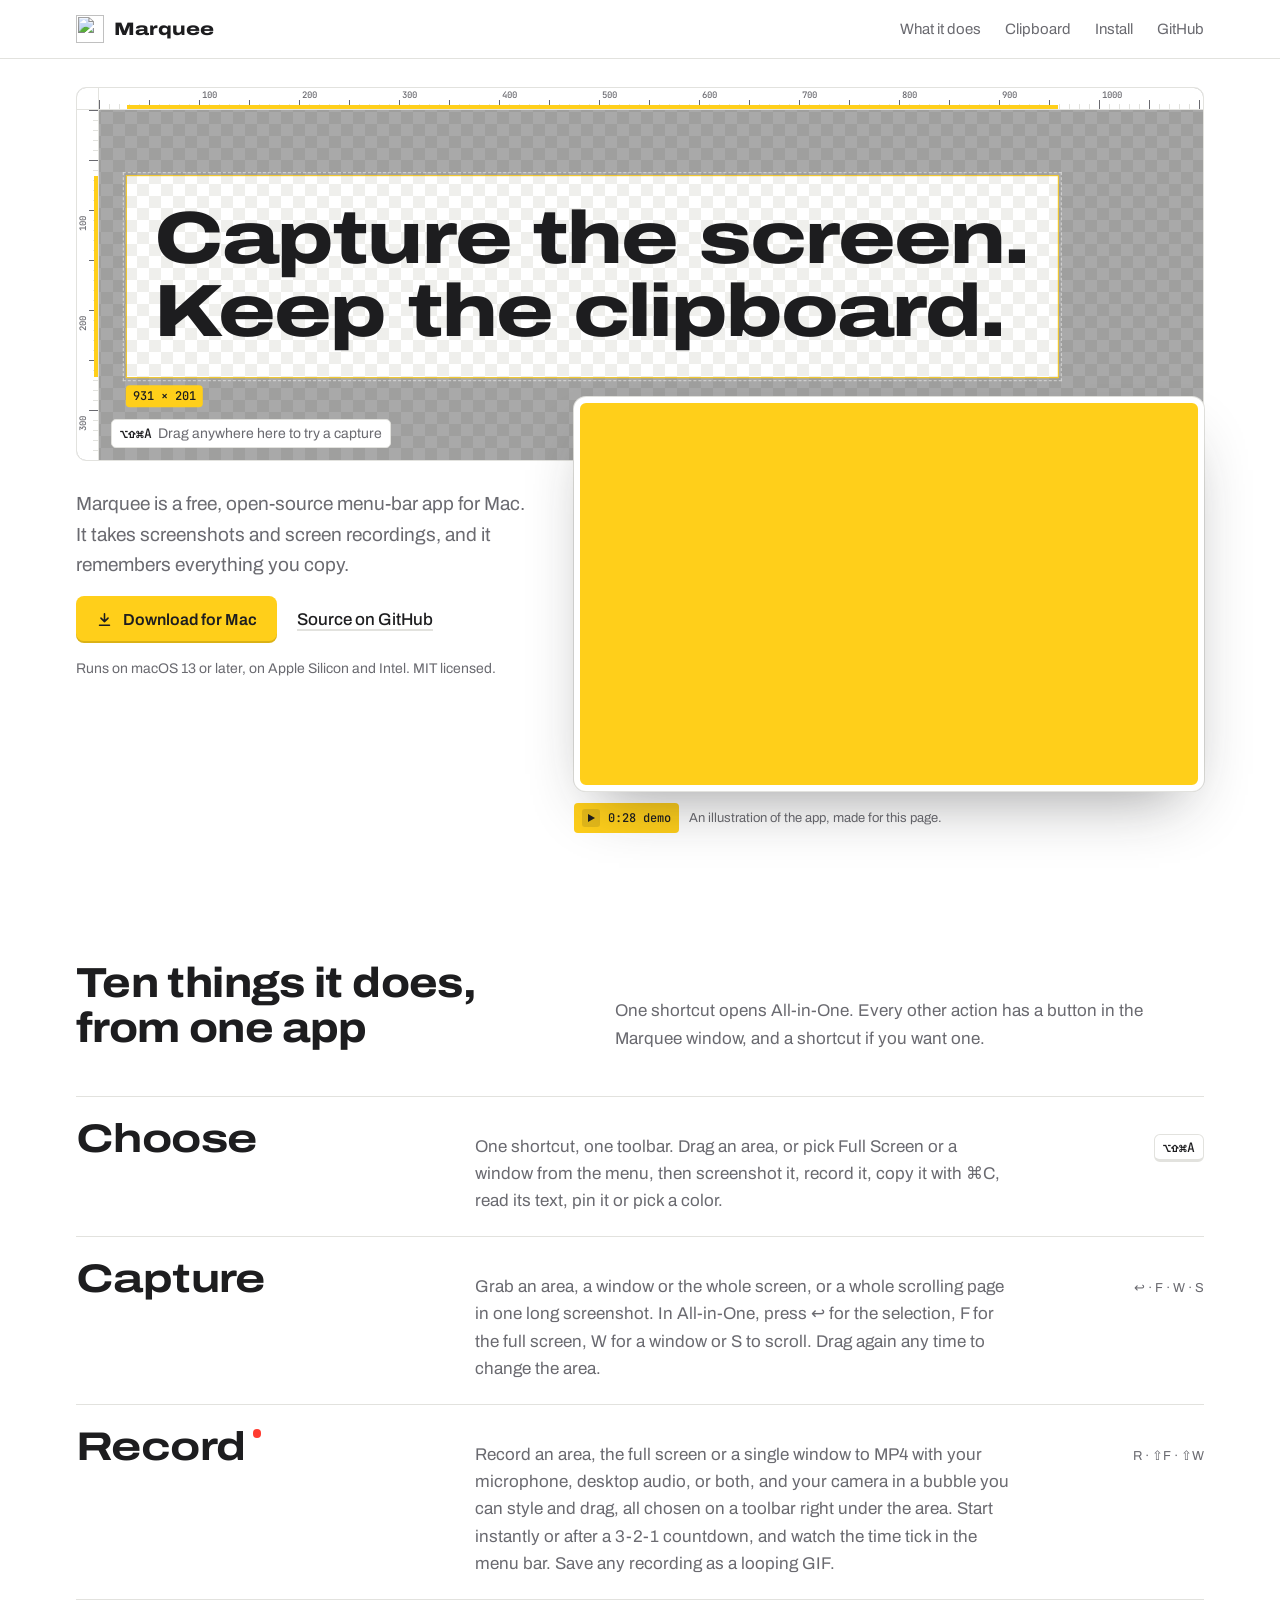
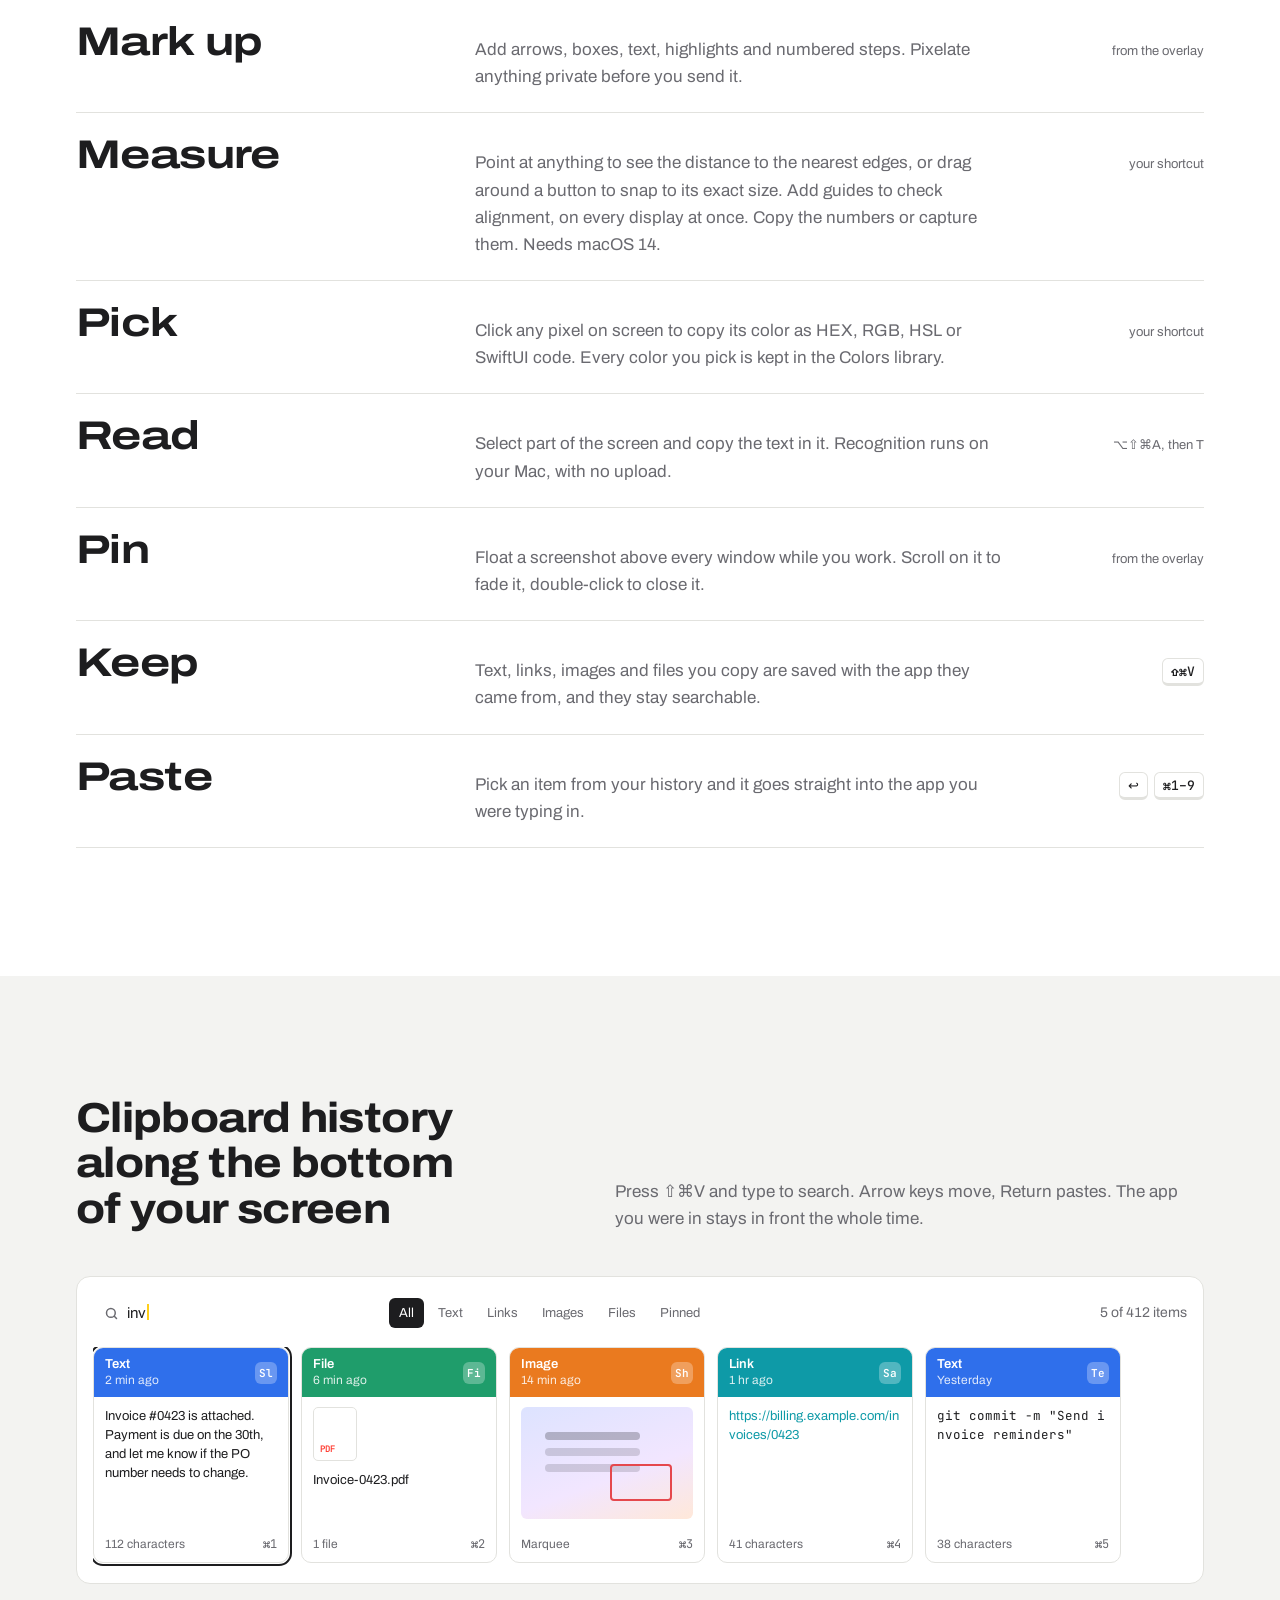
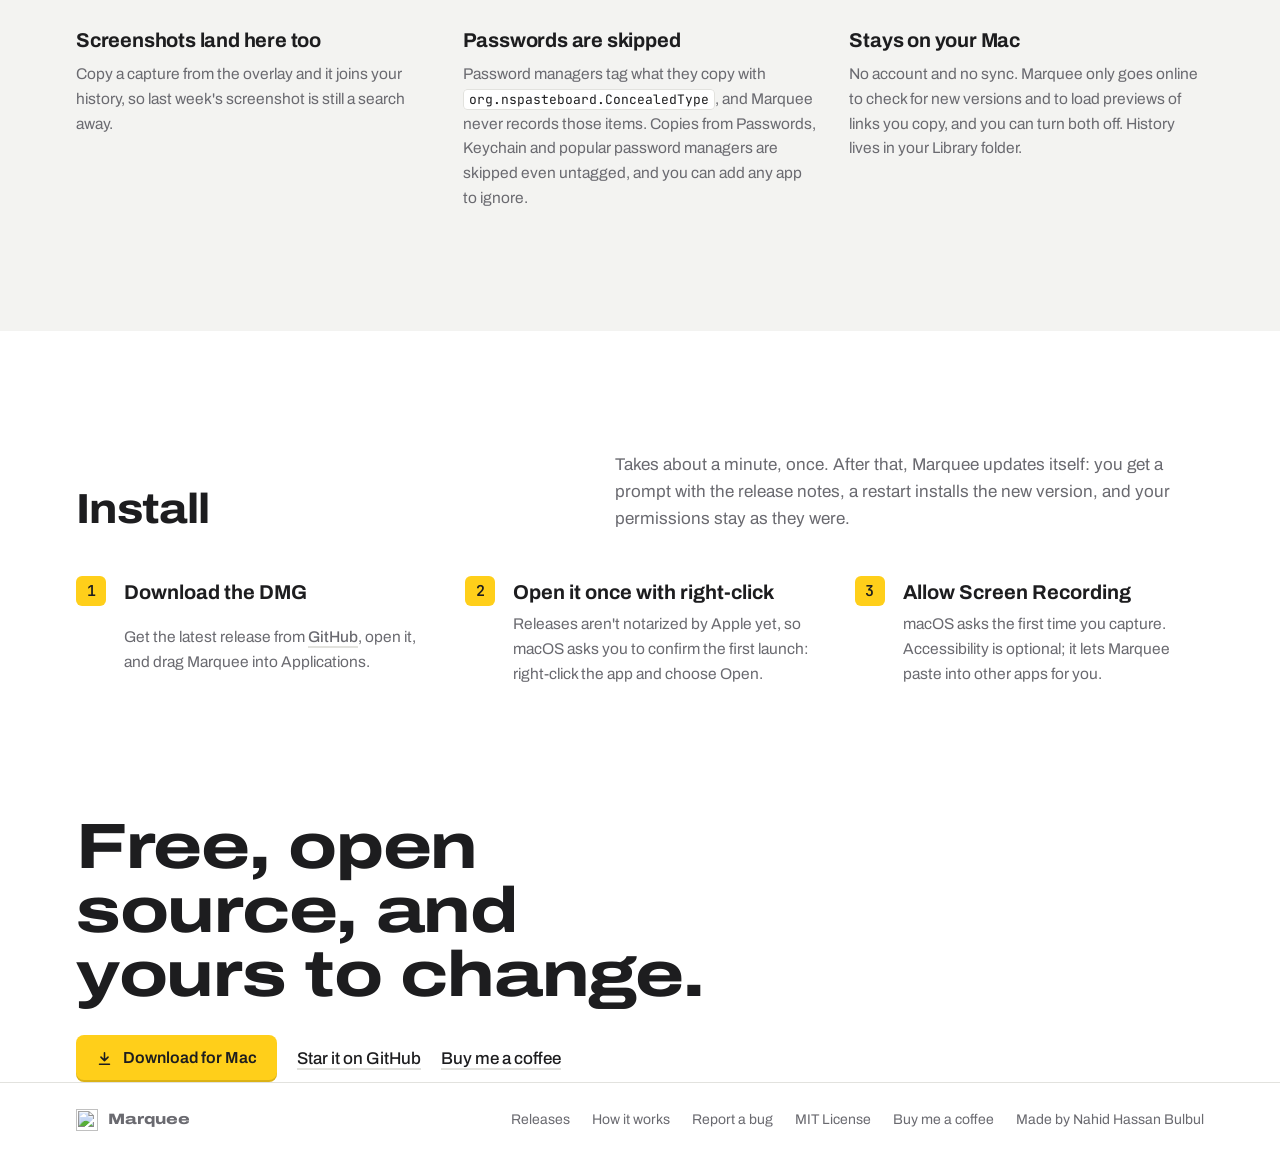
==== site/index.html @ 81cdaabd "Video editor, recording resolution, new Quick Access and annotate UI - Edit recordings: AVPlayerView" ====
<!doctype html>
<html lang="en">
<head>
  <meta charset="utf-8">
  <meta name="viewport" content="width=device-width, initial-scale=1, viewport-fit=cover">
  <title>Marquee</title>
  <meta name="description" content="A free, open-source Mac menu-bar app for screenshots, screen recording, annotation, OCR and clipboard history.">
  <meta property="og:title" content="Marquee">
  <meta property="og:description" content="Capture the screen. Keep the clipboard. Free and open source for macOS.">
  <meta property="og:image" content="https://treposting.github.io/marquee/assets/og.png">
  <meta name="twitter:card" content="summary_large_image">
  <meta name="theme-color" content="#FFCF1A">
  <link rel="icon" href="assets/favicon.svg" type="image/svg+xml">
  <link rel="preconnect" href="https://fonts.googleapis.com">
  <link rel="preconnect" href="https://fonts.gstatic.com" crossorigin>
  <link rel="stylesheet" href="https://fonts.googleapis.com/css2?family=Archivo:wdth,wght@62..125,400..800&family=JetBrains+Mono:wght@500&display=swap">
  <style>
    /* Layout: the hero is a measured capture surface (rulers + checkerboard + live selection); everything after it is a quiet, left-aligned reading column. */
    :root {
      --paper: #FFFFFF;
      --band: #F3F3F1;
      --surface: #FFFFFF;
      --ink: #1D1D1F;
      --muted: #6A6A70;
      --line: #E2E2DE;
      --check: #EFEFEC;
      --tape: #FFCF1A;
      --tape-ink: #1D1D1F;
      --ochre: #A87B00;
      --rec: #FF3B30;
      --dim: rgba(29, 29, 31, .38);

      --k-text: #2F6FEB;
      --k-link: #0E9AA7;
      --k-image: #EA7A1F;
      --k-file: #1F9D6B;

      --display: "Archivo", "Helvetica Neue", Arial, sans-serif;
      --body: "Archivo", -apple-system, BlinkMacSystemFont, "Segoe UI", sans-serif;
      --mono: "JetBrains Mono", ui-monospace, "SF Mono", Menlo, monospace;

      --gutter: max(16px, env(safe-area-inset-left, 0px));
      --gutter-r: max(16px, env(safe-area-inset-right, 0px));
      color-scheme: light;
    }
    @media (prefers-color-scheme: dark) {
      :root:not([data-theme="light"]) {
        --paper: #1C1C1E;
        --band: #232325;
        --surface: #2A2A2D;
        --ink: #F5F5F7;
        --muted: #A1A1A8;
        --line: #38383C;
        --check: #222224;
        --tape: #FFD43B;
        --tape-ink: #1D1D1F;
        --ochre: #FFD43B;
        --rec: #FF453A;
        --dim: rgba(0, 0, 0, .5);
        color-scheme: dark;
      }
    }
    :root[data-theme="dark"] {
      --paper: #1C1C1E;
      --band: #232325;
      --surface: #2A2A2D;
      --ink: #F5F5F7;
      --muted: #A1A1A8;
      --line: #38383C;
      --check: #222224;
      --tape: #FFD43B;
      --tape-ink: #1D1D1F;
      --ochre: #FFD43B;
      --rec: #FF453A;
      --dim: rgba(0, 0, 0, .5);
      color-scheme: dark;
    }

    * { box-sizing: border-box; }
    html { -webkit-text-size-adjust: 100%; }
    body {
      margin: 0;
      background: var(--paper);
      color: var(--ink);
      font: 400 17px/1.6 var(--body);
      -webkit-font-smoothing: antialiased;
    }
    a { color: inherit; }
    :focus-visible { outline: 2px solid var(--ink); outline-offset: 3px; border-radius: 4px; }
    .wrap {
      width: 100%; max-width: 1160px; margin-inline: auto;
      padding-left: var(--gutter); padding-right: var(--gutter-r);
    }

    /* Type scale: 13 / 15 / 17 / 22 / 34 / clamp(46–104) */
    .label { font: 400 14px/1.4 var(--body); color: var(--muted); }
    .num { font-family: var(--mono); font-variant-numeric: tabular-nums; }
    h1, h2, h3 { font-family: var(--display); font-weight: 700; margin: 0; text-wrap: balance; }
    h2 { font-size: clamp(28px, 3.8vw, 42px); line-height: 1.08; letter-spacing: -.015em; font-stretch: 112%; font-variation-settings: "wdth" 112; font-weight: 750; }
    p { margin: 0; }
    .lede { font-size: 19px; color: var(--muted); max-width: 34em; }

    kbd {
      font: 500 13px/1 var(--mono); white-space: nowrap;
      padding: 6px 8px 5px; border-radius: 6px;
      background: var(--surface); color: var(--ink);
      border: 1px solid var(--line); border-bottom-width: 3px;
    }

    /* ---------- Nav ---------- */
    .nav {
      position: sticky; top: env(safe-area-inset-top, 0px); z-index: 20;
      background: var(--paper);
      border-bottom: 1px solid var(--line);
    }
    .nav .wrap { display: flex; align-items: center; gap: 28px; height: 58px; }
    .mark { display: flex; align-items: center; gap: 10px; text-decoration: none; font: 800 18px/1 var(--display); font-stretch: 125%; font-variation-settings: "wdth" 125; }
    .mark img { width: 28px; height: 28px; }
    .nav nav { margin-left: auto; display: flex; gap: 24px; align-items: center; font-size: 15px; }
    .nav nav a { text-decoration: none; color: var(--muted); }
    .nav nav a:hover { color: var(--ink); }
    @media (max-width: 640px) { .nav nav .opt { display: none; } }

    /* ---------- Hero: capture surface ---------- */
    .hero { padding-block: 28px 0; }
    .canvas {
      position: relative; overflow: hidden; isolation: isolate;
      border: 1px solid var(--line); border-radius: 10px;
      background-color: var(--paper);
      background-image:
        linear-gradient(45deg, var(--check) 25%, transparent 25%, transparent 75%, var(--check) 75%),
        linear-gradient(45deg, var(--check) 25%, transparent 25%, transparent 75%, var(--check) 75%);
      background-size: 24px 24px;
      background-position: 0 0, 12px 12px;
      cursor: crosshair;
      touch-action: pan-y;
      user-select: none; -webkit-user-select: none;
      padding: clamp(64px, 9vw, 120px) clamp(28px, 5vw, 72px) clamp(72px, 9vw, 112px) clamp(44px, 6vw, 88px);
    }
    .hint { position: absolute; left: 34px; bottom: 12px; z-index: 3; background: var(--surface); padding: 4px 8px; border-radius: 5px; border: 1px solid var(--line); }
    @media (hover: none), (max-width: 560px) { .hint { display: none; } }
    .ruler { position: absolute; z-index: 5; background: var(--surface); color: var(--muted); pointer-events: none; }
    .ruler.x {
      left: 22px; right: 0; top: 0; height: 22px; border-bottom: 1px solid var(--line);
      background-image:
        repeating-linear-gradient(90deg, var(--muted) 0 1px, transparent 1px 50px),
        repeating-linear-gradient(90deg, var(--line) 0 1px, transparent 1px 10px);
      background-size: 100% 9px, 100% 5px; background-position: 0 100%, 0 100%; background-repeat: no-repeat;
    }
    .ruler.y {
      top: 22px; bottom: 0; left: 0; width: 22px; border-right: 1px solid var(--line);
      background-image:
        repeating-linear-gradient(180deg, var(--muted) 0 1px, transparent 1px 50px),
        repeating-linear-gradient(180deg, var(--line) 0 1px, transparent 1px 10px);
      background-size: 9px 100%, 5px 100%; background-position: 100% 0, 100% 0; background-repeat: no-repeat;
    }
    .ruler.c { left: 0; top: 0; width: 22px; height: 22px; border-right: 1px solid var(--line); border-bottom: 1px solid var(--line); }
    .ruler span { position: absolute; font: 500 9px/1 var(--mono); font-variant-numeric: tabular-nums; }
    .ruler.x span { top: 3px; transform: translateX(3px); }
    .ruler.y span { left: 2px; transform: translateY(3px) rotate(-90deg); transform-origin: 0 0; top: 0; }
    .ruler .mk { position: absolute; background: var(--tape); }
    .ruler.x .mk { bottom: 0; height: 4px; }
    .ruler.y .mk { right: 0; width: 4px; }
    .hint b { color: var(--ink); font: 500 13px/1 var(--mono); }
    .thesis { position: relative; z-index: 2; display: inline-block; max-width: 100%; }
    h1 {
      font-size: clamp(32px, 5.8vw, 74px);
      font-stretch: 125%; font-variation-settings: "wdth" 125;
      line-height: .98; letter-spacing: -.025em; font-weight: 800;
    }
    h1 span { display: block; }

    .sel {
      position: absolute; left: 0; top: 0; z-index: 1; width: 0; height: 0;
      box-shadow: 0 0 0 9999px var(--dim);
      outline: 1.5px solid var(--tape); outline-offset: 0;
      pointer-events: none;
    }
    .sel::before, .sel::after {
      content: ""; position: absolute; inset: -4px;
      border: 1px dashed rgba(255, 255, 255, .55); pointer-events: none;
    }
    .sel::after { display: none; }
    .size {
      position: absolute; left: -1px; top: calc(100% + 8px);
      font: 500 12px/1 var(--mono); font-variant-numeric: tabular-nums;
      color: var(--tape-ink); background: var(--tape);
      padding: 5px 7px; border-radius: 4px; white-space: nowrap;
    }
    .cross { position: absolute; inset: 0; z-index: 4; pointer-events: none; opacity: 0; transition: opacity .12s; }
    .canvas:hover .cross { opacity: 1; }
    .cross .h, .cross .v { position: absolute; background: var(--ink); opacity: .45; }
    .cross .h { left: 0; right: 0; height: 1px; }
    .cross .v { top: 0; bottom: 0; width: 1px; }
    .coord {
      position: absolute; font: 500 11px/1 var(--mono); font-variant-numeric: tabular-nums;
      color: var(--paper); background: var(--ink); padding: 4px 6px; border-radius: 4px; white-space: nowrap;
    }
    @media (hover: none) { .cross { display: none; } }

    .hero-foot {
      display: flex; flex-wrap: wrap; align-items: center; gap: 16px 28px;
      padding-block: 28px 8px;
    }
    .hero-foot .lede { flex: 1 1 360px; min-width: 0; }
    .actions { display: flex; flex-wrap: wrap; align-items: center; gap: 12px 20px; }
    .btn {
      display: inline-flex; align-items: center; gap: 10px;
      font: 600 16px/1 var(--body); text-decoration: none;
      padding: 15px 20px; border-radius: 8px;
      background: var(--tape); color: var(--tape-ink);
      box-shadow: inset 0 -2px 0 rgba(0, 0, 0, .14);
      transition: background .15s, color .15s;
    }
    .btn:hover { background: var(--ink); color: var(--paper); }
    .btn svg { width: 17px; height: 17px; }
    .textlink { font-weight: 500; text-decoration: underline; text-decoration-color: var(--line); text-underline-offset: 4px; text-decoration-thickness: 2px; }
    .textlink:hover { text-decoration-color: var(--ochre); }
    .meta { width: 100%; padding-block: 0 4px; }

    /* Quick Access toast that appears after a demo capture */
    .toast {
      position: fixed; z-index: 30;
      left: calc(18px + env(safe-area-inset-left, 0px));
      bottom: calc(18px + env(safe-area-inset-bottom, 0px));
      width: 236px; padding: 10px;
      background: var(--surface); border: 1px solid var(--line); border-radius: 12px;
      box-shadow: 0 18px 40px -16px rgba(0, 0, 0, .45);
      transform: translateY(16px); opacity: 0; pointer-events: none;
      transition: transform .22s cubic-bezier(.2, .8, .2, 1), opacity .22s;
    }
    .toast.show { transform: none; opacity: 1; pointer-events: auto; }
    .toast .shot {
      height: 112px; border-radius: 7px; display: grid; place-items: center;
      background-color: var(--paper);
      background-image:
        linear-gradient(45deg, var(--check) 25%, transparent 25%, transparent 75%, var(--check) 75%),
        linear-gradient(45deg, var(--check) 25%, transparent 25%, transparent 75%, var(--check) 75%);
      background-size: 12px 12px; background-position: 0 0, 6px 6px;
    }
    .toast .frame { border: 1.5px solid var(--tape); border-radius: 2px; background: color-mix(in srgb, var(--tape) 22%, transparent); }
    .toast .row { display: flex; justify-content: space-between; align-items: baseline; margin-top: 9px; gap: 8px; }
    .toast .row b { font: 600 14px/1.2 var(--body); }
    .toast .tools { display: grid; grid-template-columns: repeat(4, 1fr); gap: 5px; margin-top: 9px; }
    .toast .tools span { font: 500 12px/1 var(--body); text-align: center; padding: 6px 0; border-radius: 5px; background: var(--paper); color: var(--muted); }

    /* ---------- Sections ---------- */
    section { padding-block: clamp(72px, 10vw, 128px) 0; }
    .sec-head { display: grid; grid-template-columns: minmax(0, 5fr) minmax(0, 6fr); gap: 20px 48px; align-items: end; margin-bottom: 44px; }
    .sec-head .lede { font-size: 17px; }
    @media (max-width: 820px) { .sec-head { grid-template-columns: 1fr; } }

    /* Demo: a pinned capture floating over the canvas edge */
    .hero-grid { display: grid; grid-template-columns: minmax(0, 5fr) minmax(0, 7fr); gap: 24px 48px; align-items: start; }
    .hero-grid .hero-foot { flex-direction: column; align-items: flex-start; padding-block: 28px 0; }
    .hero-grid .hero-foot .lede { flex: none; }
    .pin { position: relative; z-index: 6; margin: clamp(-72px, -5vw, -40px) 0 0; }
    .pin .frame {
      position: relative; aspect-ratio: 16 / 10; border-radius: 12px; overflow: hidden;
      border: 6px solid var(--surface); background: var(--tape);
      box-shadow: 0 1px 0 var(--line), 0 28px 60px -24px rgba(29, 29, 31, .45), 0 0 0 1px var(--line);
    }
    .pin video { display: block; width: 100%; height: 100%; object-fit: cover; }
    .pin figcaption { display: flex; align-items: center; gap: 10px; margin-top: 12px; flex-wrap: wrap; }
    .pin .tag {
      display: inline-flex; align-items: center; gap: 8px;
      font: 500 12px/1 var(--mono); font-variant-numeric: tabular-nums;
      color: var(--tape-ink); background: var(--tape); padding: 6px 8px; border-radius: 4px;
    }
    .pin .tag button {
      all: unset; cursor: pointer; display: inline-grid; place-items: center;
      width: 18px; height: 18px; border-radius: 3px; background: rgba(29, 29, 31, .12);
    }
    .pin .tag button:focus-visible { outline: 2px solid var(--tape-ink); outline-offset: 2px; }
    .pin .tag svg { width: 10px; height: 10px; }
    .pin .note { font-size: 13px; color: var(--muted); }
    @media (max-width: 820px) {
      .hero-grid { grid-template-columns: 1fr; }
      .pin { margin-top: 8px; }
    }
    /* Verb index */
    .verbs { list-style: none; margin: 0; padding: 0; border-top: 1px solid var(--line); }
    .verb {
      display: grid; grid-template-columns: minmax(0, 4fr) minmax(0, 6fr) 150px;
      gap: 8px 40px; align-items: baseline;
      padding-block: 22px; border-bottom: 1px solid var(--line);
    }
    .verb h3 { font-size: clamp(28px, 3.6vw, 40px); line-height: 1; letter-spacing: -.015em; font-weight: 700; font-stretch: 125%; font-variation-settings: "wdth" 125; }
    .verb p { color: var(--muted); max-width: 36em; min-width: 0; }
    .verb .keys { display: flex; gap: 6px; justify-self: end; align-items: center; }
    .verb .keys .label { font-size: 13px; }
    .verb.rec h3::after {
      content: ""; display: inline-block; width: .22em; height: .22em; border-radius: 50%;
      background: var(--rec); margin-left: .18em; vertical-align: .55em;
    }
    @media (max-width: 760px) {
      .verb { grid-template-columns: 1fr auto; }
      .verb p { grid-column: 1 / -1; grid-row: 2; }
    }

    /* Clipboard panel mock */
    .board {
      border: 1px solid var(--line); border-radius: 14px; background: var(--surface);
      padding: 16px; overflow: hidden;
    }
    .board-top { display: flex; flex-wrap: wrap; gap: 10px 16px; align-items: center; margin-bottom: 14px; }
    .search {
      display: flex; align-items: center; gap: 8px; flex: 0 1 280px; min-width: 0;
      padding: 8px 11px; border-radius: 8px; background: var(--paper); font-size: 15px;
    }
    .search svg { width: 15px; height: 15px; color: var(--muted); flex: none; }
    .caret { display: inline-block; width: 1.5px; height: 1.05em; background: var(--tape); vertical-align: -2px; margin-left: 1px; animation: blink 1.1s steps(1) infinite; }
    @keyframes blink { 50% { opacity: 0; } }
    .filters { display: flex; gap: 4px; flex-wrap: wrap; }
    .filters span { font-size: 13px; padding: 5px 10px; border-radius: 6px; color: var(--muted); }
    .filters span.on { background: var(--ink); color: var(--paper); }
    .board-top .label { margin-left: auto; font-variant-numeric: tabular-nums; }
    .strip { display: flex; gap: 12px; overflow-x: auto; padding-bottom: 4px; scrollbar-width: thin; }
    .clip {
      flex: 0 0 196px; height: 216px; border-radius: 10px; overflow: hidden;
      background: var(--paper); border: 1px solid var(--line);
      display: flex; flex-direction: column;
    }
    .clip.sel-clip { outline: 2.5px solid var(--ink); outline-offset: 1px; }
    .clip header {
      display: flex; justify-content: space-between; align-items: center;
      padding: 9px 11px; color: #fff; font: 600 13px/1.2 var(--body);
    }
    .clip header small { display: block; font: 400 12px/1.3 var(--body); opacity: .85; }
    .clip header i { width: 22px; height: 22px; border-radius: 6px; background: rgba(255, 255, 255, .28); font: 600 11px/22px var(--mono); text-align: center; font-style: normal; }
    .k-text header { background: var(--k-text); }
    .k-link header { background: var(--k-link); }
    .k-image header { background: var(--k-image); }
    .k-file header { background: var(--k-file); }
    .clip .body { flex: 1; padding: 10px 11px; font-size: 13px; line-height: 1.45; overflow: hidden; min-width: 0; }
    .clip .body code { font: 400 12.5px/1.5 var(--mono); white-space: pre-wrap; word-break: break-all; }
    .clip footer { display: flex; justify-content: space-between; padding: 7px 11px 9px; }
    .clip footer .label { font-size: 12px; }
    
    .imgclip { height: 100%; border-radius: 6px; background: linear-gradient(160deg, #DDE3FF, #F2E6FF 60%, #FFE8D9); position: relative; }
    .imgclip::before { content: ""; position: absolute; left: 14%; top: 22%; width: 55%; height: 8px; border-radius: 4px; background: rgba(17, 18, 24, .25); box-shadow: 0 16px 0 rgba(17, 18, 24, .15), 0 32px 0 rgba(17, 18, 24, .15); }
    .imgclip::after { content: ""; position: absolute; right: 12%; bottom: 16%; width: 34%; height: 30%; border: 2px solid #E5484D; border-radius: 4px; }
    .fileicon { width: 44px; height: 54px; border-radius: 5px; background: var(--surface); border: 1px solid var(--line); position: relative; margin-bottom: 10px; }
    .fileicon::after { content: "PDF"; position: absolute; left: 6px; bottom: 6px; font: 600 9px/1 var(--mono); color: var(--rec); }

    .notes { display: grid; grid-template-columns: repeat(3, minmax(0, 1fr)); gap: 32px; margin-top: 40px; }
    .notes h3 { font-size: 20px; letter-spacing: -.01em; margin-bottom: 6px; }
    .notes p { color: var(--muted); font-size: 15.5px; }
    .notes code { font: 400 13px/1.5 var(--mono); color: var(--ink); background: var(--surface); border: 1px solid var(--line); padding: 1px 5px; border-radius: 4px; word-break: break-word; }
    @media (max-width: 820px) { .notes { grid-template-columns: 1fr; gap: 24px; } }

    .band { background: var(--band); padding-block: clamp(72px, 10vw, 120px); margin-top: clamp(72px, 10vw, 128px); }
    .band + section { padding-top: clamp(72px, 10vw, 120px); }
    .board { background: var(--surface); }

    /* Install */
    .steps { list-style: none; margin: 0; padding: 0; display: grid; grid-template-columns: repeat(3, minmax(0, 1fr)); gap: 26px 40px; counter-reset: s; }
    @media (max-width: 860px) { .steps { grid-template-columns: 1fr; } }
    .steps li { display: grid; grid-template-columns: 34px minmax(0, 1fr); gap: 4px 14px; }
    .steps li::before {
      counter-increment: s; content: counter(s);
      grid-row: span 2; display: grid; place-items: center; width: 30px; height: 30px; border-radius: 6px; background: var(--tape); color: var(--tape-ink); font: 600 15px/1 var(--mono);
    }
    .steps b { font-family: var(--display); font-size: 20px; font-weight: 700; }
    .steps p { color: var(--muted); font-size: 15.5px; }
      border-radius: 12px; overflow: hidden; border: 1px solid var(--line);
      background: #1D1D1F; color: #EDEDF0; min-width: 0;
    }

    /* Closing */
    .closing { padding-block: clamp(80px, 11vw, 140px); }
    .closing .wrap { display: flex; flex-wrap: wrap; gap: 28px 48px; align-items: end; justify-content: space-between; }
    .closing h2 { font-size: clamp(34px, 5.4vw, 64px); max-width: 13ch; line-height: 1; letter-spacing: -.02em; font-stretch: 125%; font-variation-settings: "wdth" 125; }

    footer.site { border-top: 1px solid var(--line); padding-block: 26px calc(26px + env(safe-area-inset-bottom, 0px)); font-size: 14px; color: var(--muted); }
    footer.site .wrap { display: flex; flex-wrap: wrap; gap: 12px 28px; justify-content: space-between; align-items: center; }
    footer.site nav { display: flex; flex-wrap: wrap; gap: 8px 22px; }
    footer.site a { text-decoration: none; }
    footer.site a:hover { color: var(--ink); }

    @media (prefers-reduced-motion: reduce) {
      .caret { animation: none; }
      .toast, .cross, .btn { transition: none; }
    }
  </style>
</head>
<body>
  <header class="nav">
    <div class="wrap">
      <a class="mark" href="#top"><img src="assets/logo.svg" alt="">Marquee</a>
      <nav>
        <a class="opt" href="#what">What it does</a>
        <a class="opt" href="#clipboard">Clipboard</a>
        <a class="opt" href="#install">Install</a>
        <a href="https://github.com/Treposting/marquee">GitHub</a>
      </nav>
    </div>
  </header>

  <main id="top">
    <div class="hero">
      <div class="wrap">
        <div class="canvas" id="canvas" aria-label="Interactive capture demo">
          <div class="ruler c" aria-hidden="true"></div><div class="ruler x" id="rx" aria-hidden="true"></div><div class="ruler y" id="ry" aria-hidden="true"></div>
          <p class="label hint"><b>⌥⇧⌘A</b>&nbsp; Drag anywhere here to try a capture</p>
          <div class="thesis" id="thesis">
            <h1><span>Capture the screen.</span><span>Keep the clipboard.</span></h1>
          </div>
          <div class="sel" id="sel" aria-hidden="true"><span class="size" id="size"></span></div>
          <div class="cross" id="cross" aria-hidden="true">
            <div class="h" id="ch"></div><div class="v" id="cv"></div><span class="coord" id="coord"></span>
          </div>
        </div>

        <div class="hero-grid">
          <div class="hero-foot">
            <p class="lede">Marquee is a free, open-source menu-bar app for Mac. It takes screenshots and screen recordings, and it remembers everything you copy.</p>
            <div class="actions">
              <a class="btn" href="https://github.com/Treposting/marquee/releases/latest">
                <svg viewBox="0 0 24 24" fill="none" stroke="currentColor" stroke-width="2.2" stroke-linecap="round" stroke-linejoin="round" aria-hidden="true"><path d="M12 4v11M7 10l5 5 5-5M5 20h14"/></svg>
                Download for Mac
              </a>
              <a class="textlink" href="https://github.com/Treposting/marquee">Source on GitHub</a>
            </div>
            <p class="label meta">Runs on macOS 13 or later, on Apple Silicon and Intel. MIT licensed.</p>
          </div>
          <figure class="pin" id="demo">
            <div class="frame">
              <video id="demo-video" poster="assets/demo-poster.jpg" muted loop playsinline preload="metadata" aria-label="A 28-second illustration of Marquee: All-in-One, a screenshot, scrolling capture, a recording with sound and camera, Measure with a guide, the color picker and clipboard history">
                <source src="assets/demo.webm" type="video/webm">
                <source src="assets/demo.mp4" type="video/mp4">
              </video>
            </div>
            <figcaption>
              <span class="tag"><button type="button" id="demo-toggle" aria-label="Pause demo"><svg viewBox="0 0 10 10" aria-hidden="true"><path id="demo-icon" d="M2 1h2v8H2zM6 1h2v8H6z" fill="currentColor"/></svg></button>0:28 demo</span>
              <span class="note">An illustration of the app, made for this page.</span>
            </figcaption>
          </figure>
        </div>
      </div>
    </div>

    <section id="what">
      <div class="wrap">
        <div class="sec-head">
          <h2>Ten things it does, from one app</h2>
          <p class="lede">One shortcut opens All-in-One. Every other action has a button in the Marquee window, and a shortcut if you want one.</p>
        </div>
        <ul class="verbs">
          <li class="verb">
            <h3>Choose</h3>
            <p>One shortcut, one toolbar. Drag an area, or pick Full Screen or a window from the menu, then screenshot it, record it, copy it with ⌘C, read its text, pin it or pick a color.</p>
            <span class="keys"><kbd>⌥⇧⌘A</kbd></span>
          </li>
          <li class="verb">
            <h3>Capture</h3>
            <p>Grab an area, a window or the whole screen, or a whole scrolling page in one long screenshot. In All-in-One, press ↩ for the selection, F for the full screen, W for a window or S to scroll. Drag again any time to change the area.</p>
            <span class="keys"><span class="label">↩ · F · W · S</span></span>
          </li>
          <li class="verb rec">
            <h3>Record</h3>
            <p>Record an area, the full screen or a single window to MP4 with your microphone, desktop audio, or both, and your camera in a bubble you can style and drag, all chosen on a toolbar right under the area. Start instantly or after a 3-2-1 countdown, and watch the time tick in the menu bar. Save any recording as a looping GIF.</p>
            <span class="keys"><span class="label">R · ⇧F · ⇧W</span></span>
          </li>
          <li class="verb">
            <h3>Mark up</h3>
            <p>Add arrows, boxes, text, highlights and numbered steps. Pixelate anything private before you send it.</p>
            <span class="keys"><span class="label">from the overlay</span></span>
          </li>
          <li class="verb">
            <h3>Measure</h3>
            <p>Point at anything to see the distance to the nearest edges, or drag around a button to snap to its exact size. Add guides to check alignment, on every display at once. Copy the numbers or capture them. Needs macOS 14.</p>
            <span class="keys"><span class="label">your shortcut</span></span>
          </li>
          <li class="verb">
            <h3>Pick</h3>
            <p>Click any pixel on screen to copy its color as HEX, RGB, HSL or SwiftUI code. Every color you pick is kept in the Colors library.</p>
            <span class="keys"><span class="label">your shortcut</span></span>
          </li>
          <li class="verb">
            <h3>Read</h3>
            <p>Select part of the screen and copy the text in it. Recognition runs on your Mac, with no upload.</p>
            <span class="keys"><span class="label">⌥⇧⌘A, then T</span></span>
          </li>
          <li class="verb">
            <h3>Pin</h3>
            <p>Float a screenshot above every window while you work. Scroll on it to fade it, double-click to close it.</p>
            <span class="keys"><span class="label">from the overlay</span></span>
          </li>
          <li class="verb">
            <h3>Keep</h3>
            <p>Text, links, images and files you copy are saved with the app they came from, and they stay searchable.</p>
            <span class="keys"><kbd>⇧⌘V</kbd></span>
          </li>
          <li class="verb">
            <h3>Paste</h3>
            <p>Pick an item from your history and it goes straight into the app you were typing in.</p>
            <span class="keys"><kbd>↩</kbd><kbd>⌘1–9</kbd></span>
          </li>
        </ul>
      </div>
    </section>

    <section id="clipboard" class="band">
      <div class="wrap">
        <div class="sec-head">
          <h2>Clipboard history along the bottom of your screen</h2>
          <p class="lede">Press ⇧⌘V and type to search. Arrow keys move, Return pastes. The app you were in stays in front the whole time.</p>
        </div>

        <div class="board" aria-label="Example of the clipboard history panel">
          <div class="board-top">
            <div class="search">
              <svg viewBox="0 0 24 24" fill="none" stroke="currentColor" stroke-width="2.4" stroke-linecap="round" aria-hidden="true"><circle cx="11" cy="11" r="7"/><path d="m20 20-3.5-3.5"/></svg>
              <span>inv<span class="caret"></span></span>
            </div>
            <div class="filters"><span class="on">All</span><span>Text</span><span>Links</span><span>Images</span><span>Files</span><span>Pinned</span></div>
            <span class="label">5 of 412 items</span>
          </div>
          <div class="strip">
            <article class="clip k-text sel-clip">
              <header><div>Text<small>2 min ago</small></div><i>Sl</i></header>
              <div class="body">Invoice #0423 is attached. Payment is due on the 30th, and let me know if the PO number needs to change.</div>
              <footer><span class="label">112 characters</span><span class="label num">⌘1</span></footer>
            </article>
            <article class="clip k-file">
              <header><div>File<small>6 min ago</small></div><i>Fi</i></header>
              <div class="body"><div class="fileicon"></div>Invoice-0423.pdf</div>
              <footer><span class="label">1 file</span><span class="label num">⌘2</span></footer>
            </article>
            <article class="clip k-image">
              <header><div>Image<small>14 min ago</small></div><i>Sh</i></header>
              <div class="body"><div class="imgclip"></div></div>
              <footer><span class="label">Marquee</span><span class="label num">⌘3</span></footer>
            </article>
            <article class="clip k-link">
              <header><div>Link<small>1 hr ago</small></div><i>Sa</i></header>
              <div class="body" style="color:var(--k-link);word-break:break-all">https://billing.example.com/invoices/0423</div>
              <footer><span class="label">41 characters</span><span class="label num">⌘4</span></footer>
            </article>
            <article class="clip k-text">
              <header><div>Text<small>Yesterday</small></div><i>Te</i></header>
              <div class="body"><code>git commit -m "Send invoice reminders"</code></div>
              <footer><span class="label">38 characters</span><span class="label num">⌘5</span></footer>
            </article>
          </div>
        </div>

        <div class="notes">
          <div>
            <h3>Screenshots land here too</h3>
            <p>Copy a capture from the overlay and it joins your history, so last week's screenshot is still a search away.</p>
          </div>
          <div>
            <h3>Passwords are skipped</h3>
            <p>Password managers tag what they copy with <code>org.nspasteboard.ConcealedType</code>, and Marquee never records those items. Copies from Passwords, Keychain and popular password managers are skipped even untagged, and you can add any app to ignore.</p>
          </div>
          <div>
            <h3>Stays on your Mac</h3>
            <p>No account and no sync. Marquee only goes online to check for new versions and to load previews of links you copy, and you can turn both off. History lives in your Library folder.</p>
          </div>
        </div>
      </div>
    </section>

    <section id="install">
      <div class="wrap">
        <div class="sec-head">
          <h2>Install</h2>
          <p class="lede">Takes about a minute, once. After that, Marquee updates itself: you get a prompt with the release notes, a restart installs the new version, and your permissions stay as they were.</p>
        </div>
        <ol class="steps">
            <li><b>Download the DMG</b><p>Get the latest release from <a class="textlink" href="https://github.com/Treposting/marquee/releases/latest">GitHub</a>, open it, and drag Marquee into Applications.</p></li>
            <li><b>Open it once with right-click</b><p>Releases aren't notarized by Apple yet, so macOS asks you to confirm the first launch: right-click the app and choose Open.</p></li>
            <li><b>Allow Screen Recording</b><p>macOS asks the first time you capture. Accessibility is optional; it lets Marquee paste into other apps for you.</p></li>
          </ol>
      </div>
    </section>

    <section class="closing">
      <div class="wrap">
        <h2>Free, open source, and yours to change.</h2>
        <div class="actions">
          <a class="btn" href="https://github.com/Treposting/marquee/releases/latest">
            <svg viewBox="0 0 24 24" fill="none" stroke="currentColor" stroke-width="2.2" stroke-linecap="round" stroke-linejoin="round" aria-hidden="true"><path d="M12 4v11M7 10l5 5 5-5M5 20h14"/></svg>
            Download for Mac
          </a>
          <a class="textlink" href="https://github.com/Treposting/marquee">Star it on GitHub</a>
          <a class="textlink" href="https://buymeacoffee.com/0nahid">Buy me a coffee</a>
        </div>
      </div>
    </section>
  </main>

  <footer class="site">
    <div class="wrap">
      <a class="mark" href="#top" style="font-size:15px"><img src="assets/logo.svg" alt="" style="width:22px;height:22px">Marquee</a>
      <nav>
        <a href="https://github.com/Treposting/marquee/releases">Releases</a>
        <a href="https://github.com/Treposting/marquee/blob/main/docs/HOW-IT-WORKS.md">How it works</a>
        <a href="https://github.com/Treposting/marquee/issues">Report a bug</a>
        <a href="https://github.com/Treposting/marquee/blob/main/LICENSE">MIT License</a>
        <a href="https://buymeacoffee.com/0nahid">Buy me a coffee</a>
        <a href="https://github.com/0nahid">Made by Nahid Hassan Bulbul</a>
      </nav>
    </div>
  </footer>

  <div class="toast" id="toast" role="status" aria-live="polite">
    <div class="shot"><div class="frame" id="toastFrame"></div></div>
    <div class="row"><b>Copied to clipboard</b><span class="label num" id="toastSize"></span></div>
    <div class="tools"><span>Copy</span><span>Save</span><span>Edit</span><span>Pin</span></div>
  </div>

  <script>
    (() => {
      const canvas = document.getElementById('canvas');
      const thesis = document.getElementById('thesis');
      const sel = document.getElementById('sel');
      const size = document.getElementById('size');
      const ch = document.getElementById('ch');
      const cv = document.getElementById('cv');
      const coord = document.getElementById('coord');
      const toast = document.getElementById('toast');
      const toastFrame = document.getElementById('toastFrame');
      const toastSize = document.getElementById('toastSize');
      const reduce = window.matchMedia('(prefers-reduced-motion: reduce)').matches;
      const rx = document.getElementById('rx');
      const ry = document.getElementById('ry');
      const R = 22; // ruler thickness; coordinates start at the ruler origin
      const mx = document.createElement('i');
      const my = document.createElement('i');
      mx.className = my.className = 'mk';
      rx.appendChild(mx);
      ry.appendChild(my);

      const numberRulers = () => {
        rx.querySelectorAll('span').forEach((n) => n.remove());
        ry.querySelectorAll('span').forEach((n) => n.remove());
        for (let v = 100; v < rx.clientWidth - 20; v += 100) {
          const n = document.createElement('span');
          n.textContent = v;
          n.style.left = `${v}px`;
          rx.appendChild(n);
        }
        for (let v = 100; v < ry.clientHeight - 20; v += 100) {
          const n = document.createElement('span');
          n.textContent = v;
          n.style.top = `${v + 18}px`;
          ry.appendChild(n);
        }
      };

      let userMoved = false;
      let drag = null;
      let toastTimer = 0;

      const place = (x, y, w, h) => {
        sel.style.transform = `translate(${x}px, ${y}px)`;
        sel.style.width = `${w}px`;
        sel.style.height = `${h}px`;
        size.textContent = `${Math.round(w)} × ${Math.round(h)}`;
        mx.style.left = `${x - R}px`;
        mx.style.width = `${w}px`;
        my.style.top = `${y - R}px`;
        my.style.height = `${h}px`;
      };

      const resting = () => {
        const c = canvas.getBoundingClientRect();
        const t = thesis.getBoundingClientRect();
        const pad = Math.min(28, c.width * 0.04);
        return { x: t.left - c.left - pad, y: t.top - c.top - pad, w: t.width + pad * 2, h: t.height + pad * 2 };
      };

      let introDone = false;
      const settle = () => {
        if (userMoved || !introDone) return;
        const r = resting();
        place(r.x, r.y, r.w, r.h);
      };

      const intro = () => {
        if (reduce) { introDone = true; settle(); return; }
        const start = performance.now();
        const dur = 900;
        const step = (now) => {
          if (userMoved) return;
          const r = resting();
          const p = Math.min(1, (now - start) / dur);
          const e = 1 - Math.pow(1 - p, 3);
          place(r.x, r.y, Math.max(1, r.w * e), Math.max(1, r.h * e));
          if (p < 1) requestAnimationFrame(step);
          else introDone = true;
        };
        requestAnimationFrame(step);
      };

      // Web fonts can finish loading after the intro; keep the selection hugging the headline.
      if ('ResizeObserver' in window) new ResizeObserver(settle).observe(thesis);

      const local = (ev) => {
        const c = canvas.getBoundingClientRect();
        return { x: Math.max(0, Math.min(c.width, ev.clientX - c.left)), y: Math.max(0, Math.min(c.height, ev.clientY - c.top)), cw: c.width };
      };

      canvas.addEventListener('pointermove', (ev) => {
        const p = local(ev);
        ch.style.top = `${p.y}px`;
        cv.style.left = `${p.x}px`;
        coord.textContent = `${Math.round(Math.max(0, p.x - R))}, ${Math.round(Math.max(0, p.y - R))}`;
        const flip = p.x > p.cw - 90;
        coord.style.left = `${flip ? p.x - 8 : p.x + 10}px`;
        coord.style.transform = flip ? 'translateX(-100%)' : 'none';
        coord.style.top = `${p.y + 10}px`;
        if (!drag) return;
        const x = Math.min(drag.x, p.x), y = Math.min(drag.y, p.y);
        place(x, y, Math.abs(p.x - drag.x), Math.abs(p.y - drag.y));
      });

      canvas.addEventListener('pointerdown', (ev) => {
        if (ev.pointerType === 'touch' || ev.button !== 0) return;
        userMoved = true;
        drag = local(ev);
        canvas.setPointerCapture(ev.pointerId);
        place(drag.x, drag.y, 0, 0);
      });

      const finish = () => {
        if (!drag) return;
        drag = null;
        const w = parseFloat(sel.style.width), h = parseFloat(sel.style.height);
        if (w < 12 || h < 12) {
          const r = resting();
          place(r.x, r.y, r.w, r.h);
          return;
        }
        const scale = Math.min(200 / w, 96 / h);
        toastFrame.style.width = `${Math.max(8, w * scale)}px`;
        toastFrame.style.height = `${Math.max(8, h * scale)}px`;
        toastSize.textContent = `${Math.round(w)} × ${Math.round(h)}`;
        toast.classList.add('show');
        clearTimeout(toastTimer);
        toastTimer = setTimeout(() => toast.classList.remove('show'), 3200);
      };
      canvas.addEventListener('pointerup', finish);
      canvas.addEventListener('pointercancel', finish);

      window.addEventListener('keydown', (ev) => {
        if (ev.key !== 'Escape') return;
        drag = null;
        const r = resting();
        place(r.x, r.y, r.w, r.h);
        toast.classList.remove('show');
      });

      window.addEventListener('resize', () => {
        numberRulers();
        settle();
      });

      numberRulers();
      (document.fonts && document.fonts.ready ? document.fonts.ready : Promise.resolve()).then(intro);
    })();
  
    // Demo video: plays while visible, with a pause button; never autoplays with reduced motion.
    (() => {
      const v = document.getElementById('demo-video');
      const btn = document.getElementById('demo-toggle');
      const icon = document.getElementById('demo-icon');
      if (!v || !btn) return;
      const PAUSE = 'M2 1h2v8H2zM6 1h2v8H6z', PLAY = 'M2 1l7 4-7 4z';
      let wanted = !matchMedia('(prefers-reduced-motion: reduce)').matches;
      let visible = false;
      const sync = () => {
        const on = wanted && visible;
        if (on) v.play().catch(() => { wanted = false; sync(); }); else v.pause();
        icon.setAttribute('d', wanted ? PAUSE : PLAY);
        btn.setAttribute('aria-label', wanted ? 'Pause demo' : 'Play demo');
      };
      btn.addEventListener('click', () => { wanted = !wanted; sync(); });
      new IntersectionObserver(([e]) => { visible = e.isIntersecting; sync(); }, { threshold: .3 }).observe(v);
      sync();
    })();
</script>
</body>
</html>
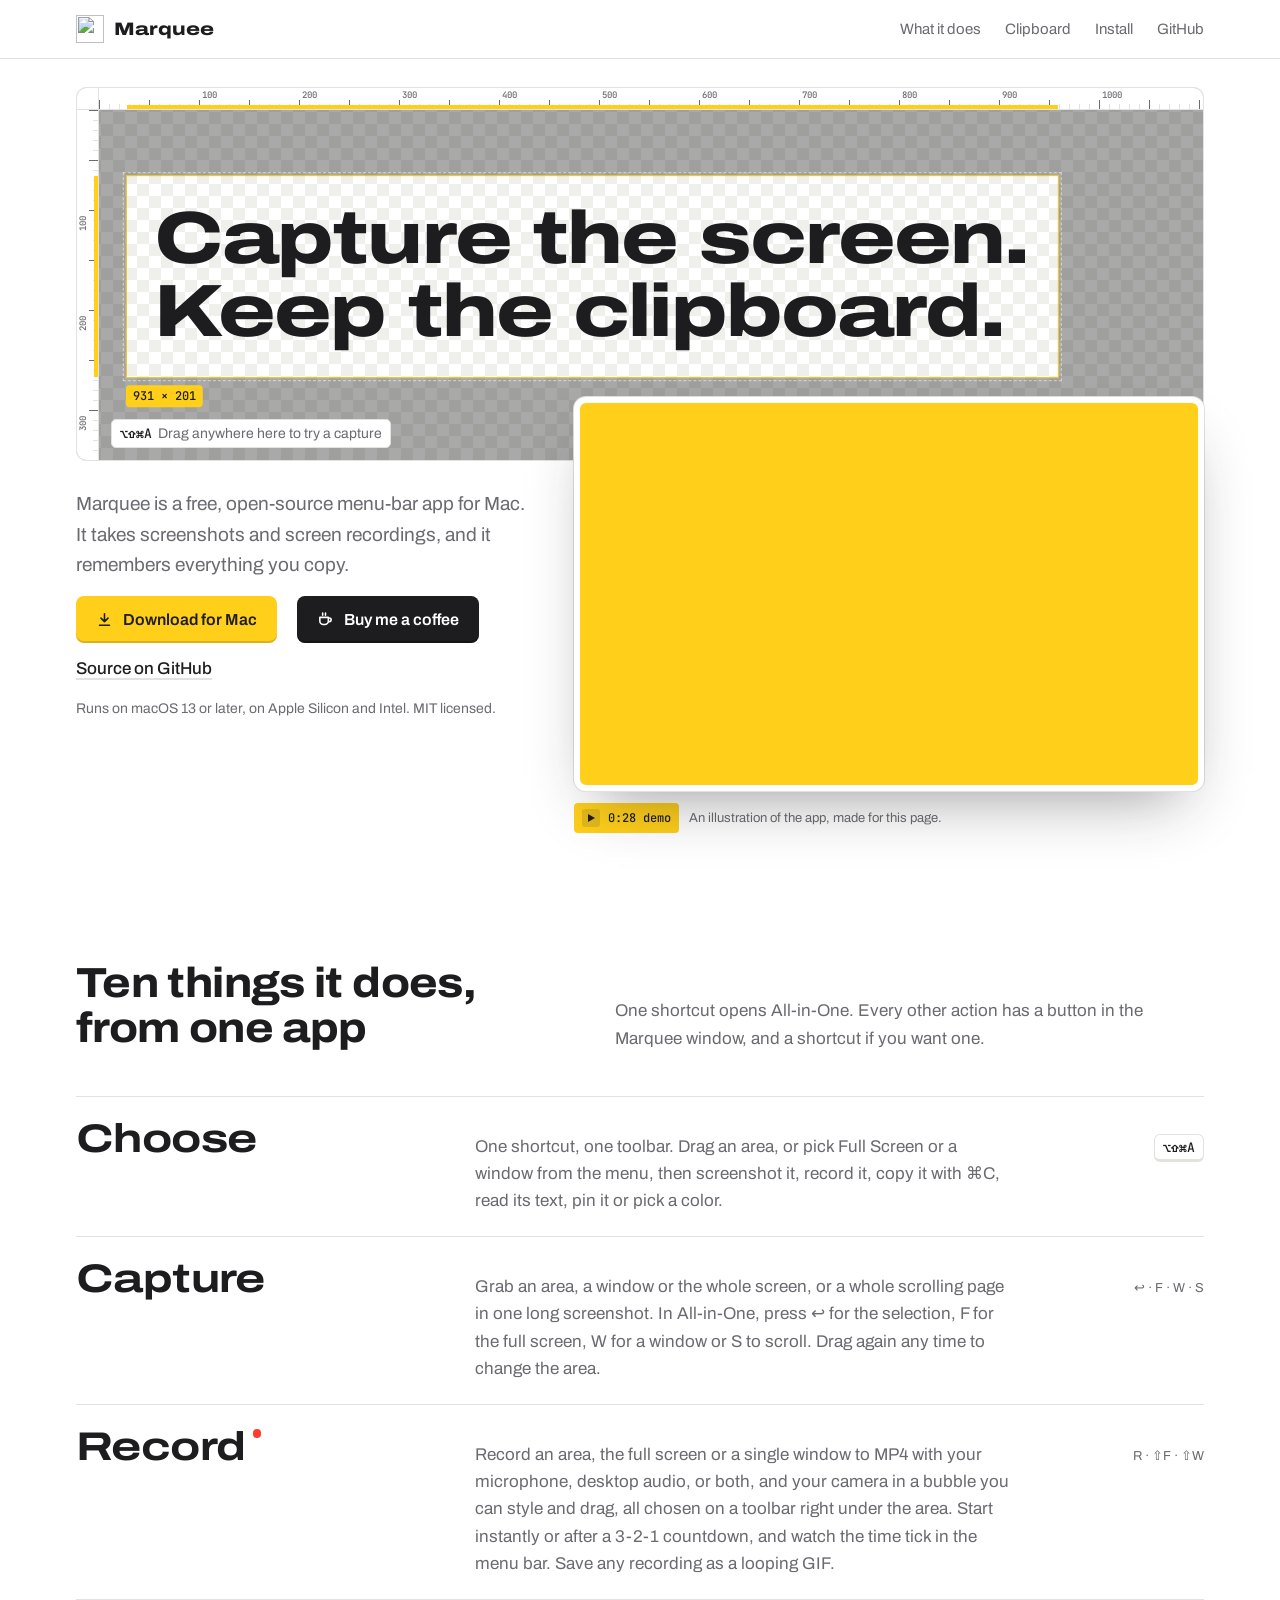
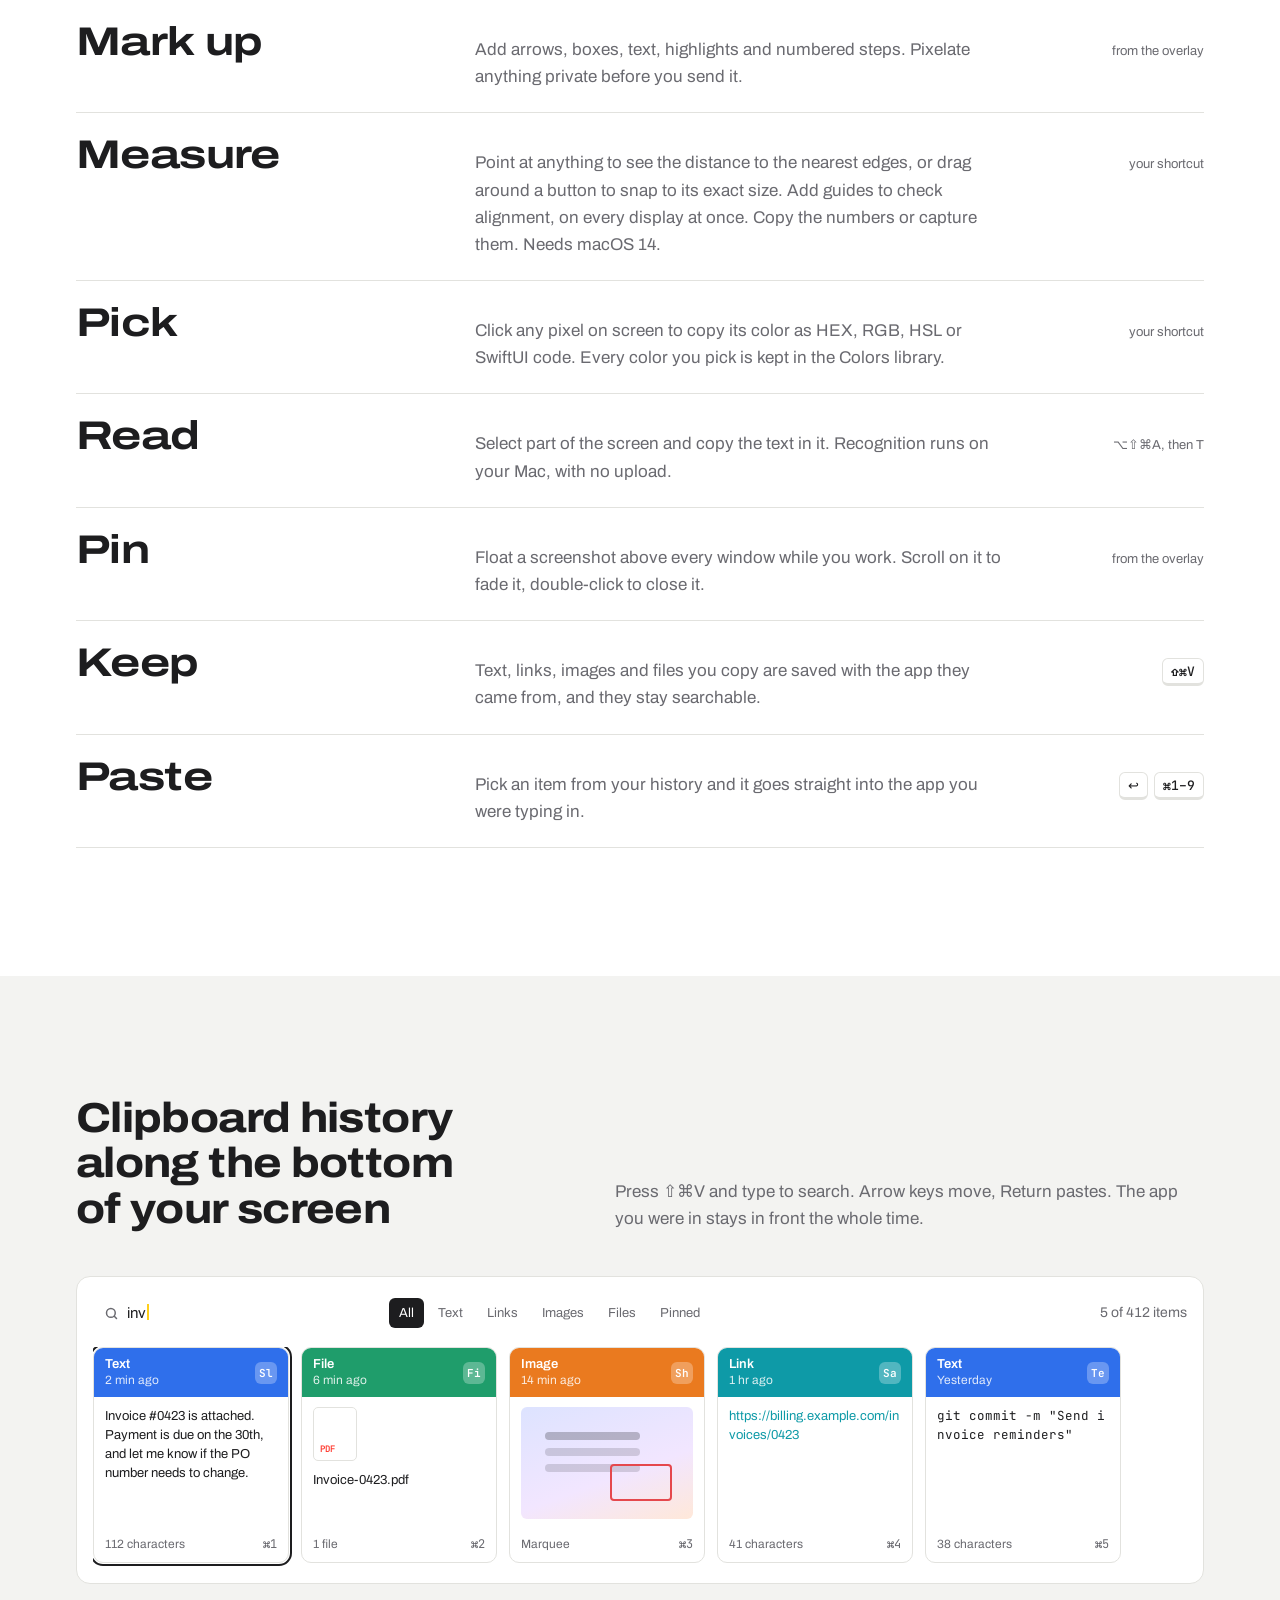
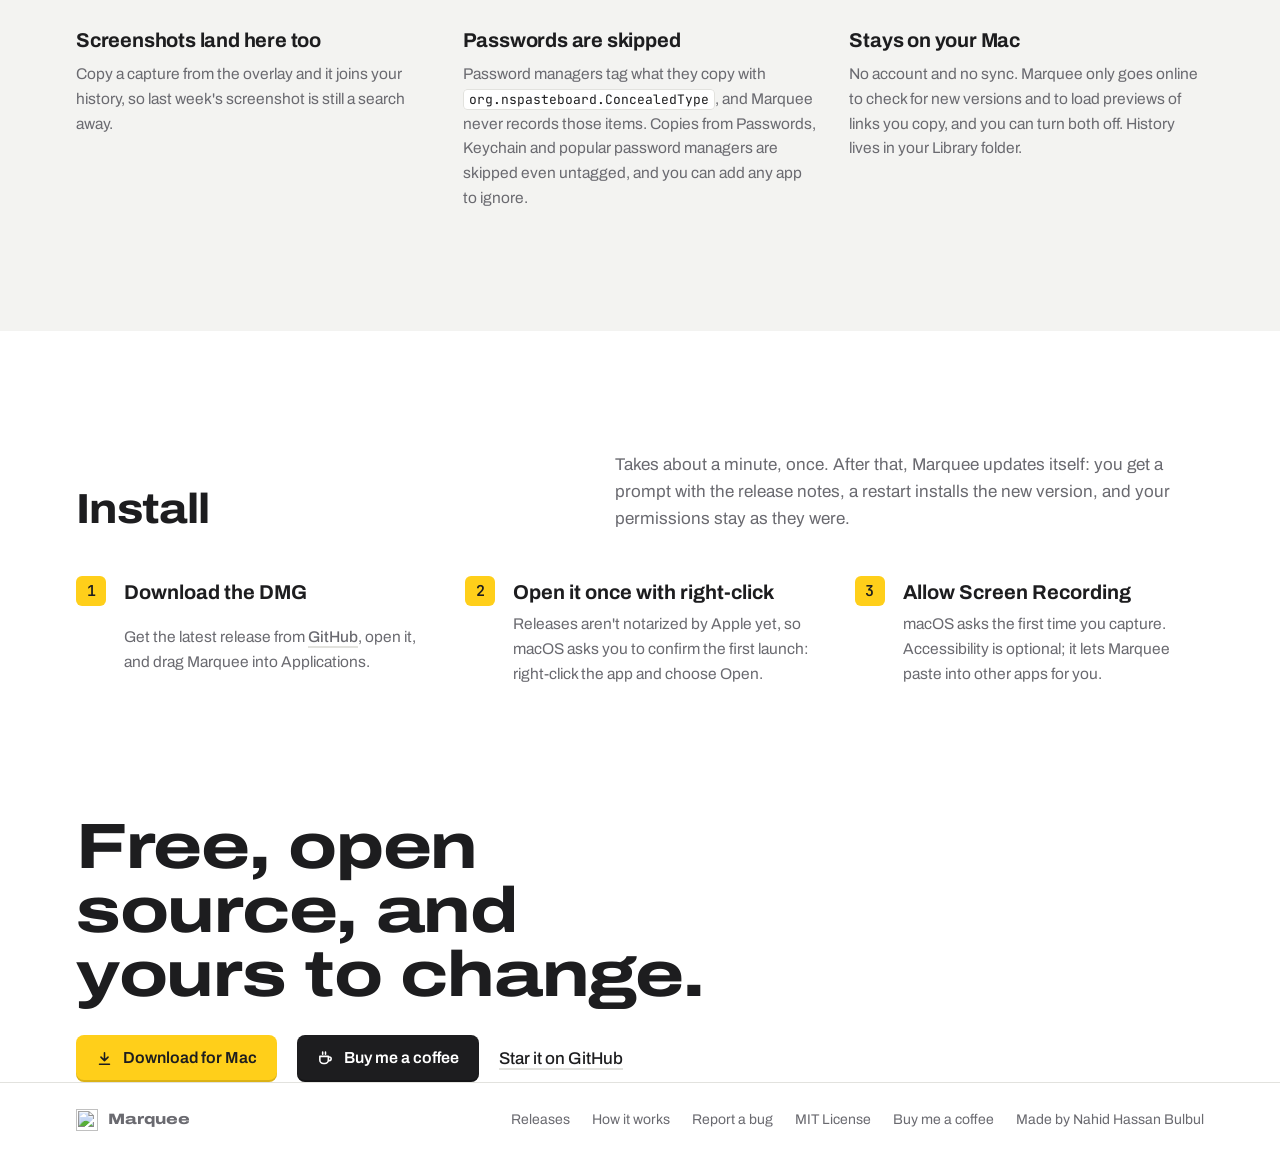
==== commit e1b8b07c: "Video cuts and text, recording mute, redact styles, hourly updates - Video editor: cut sections betw" ====
--- a/site/index.html
+++ b/site/index.html
@@ -213,6 +213,9 @@
       transition: background .15s, color .15s;
     }
     .btn:hover { background: var(--ink); color: var(--paper); }
+    /* Second button: dark, so the yellow Download stays the main action. */
+    .btn.coffee { background: var(--ink); color: var(--paper); box-shadow: inset 0 -2px 0 rgba(0, 0, 0, .3); }
+    .btn.coffee:hover { background: var(--tape); color: var(--tape-ink); }
     .btn svg { width: 17px; height: 17px; }
     .textlink { font-weight: 500; text-decoration: underline; text-decoration-color: var(--line); text-underline-offset: 4px; text-decoration-thickness: 2px; }
     .textlink:hover { text-decoration-color: var(--ochre); }
@@ -419,6 +422,10 @@
               <a class="btn" href="https://github.com/Treposting/marquee/releases/latest">
                 <svg viewBox="0 0 24 24" fill="none" stroke="currentColor" stroke-width="2.2" stroke-linecap="round" stroke-linejoin="round" aria-hidden="true"><path d="M12 4v11M7 10l5 5 5-5M5 20h14"/></svg>
                 Download for Mac
+              </a>
+              <a class="btn coffee" href="https://buymeacoffee.com/0nahid">
+                <svg viewBox="0 0 24 24" fill="none" stroke="currentColor" stroke-width="2.2" stroke-linecap="round" stroke-linejoin="round" aria-hidden="true"><path d="M4 9h12v5a5 5 0 0 1-5 5H9a5 5 0 0 1-5-5zM16 10h1.5a2.5 2.5 0 0 1 0 5H16M8 3v3M12 3v3"/></svg>
+                Buy me a coffee
               </a>
               <a class="textlink" href="https://github.com/Treposting/marquee">Source on GitHub</a>
             </div>
@@ -585,8 +592,11 @@
             <svg viewBox="0 0 24 24" fill="none" stroke="currentColor" stroke-width="2.2" stroke-linecap="round" stroke-linejoin="round" aria-hidden="true"><path d="M12 4v11M7 10l5 5 5-5M5 20h14"/></svg>
             Download for Mac
           </a>
+          <a class="btn coffee" href="https://buymeacoffee.com/0nahid">
+            <svg viewBox="0 0 24 24" fill="none" stroke="currentColor" stroke-width="2.2" stroke-linecap="round" stroke-linejoin="round" aria-hidden="true"><path d="M4 9h12v5a5 5 0 0 1-5 5H9a5 5 0 0 1-5-5zM16 10h1.5a2.5 2.5 0 0 1 0 5H16M8 3v3M12 3v3"/></svg>
+            Buy me a coffee
+          </a>
           <a class="textlink" href="https://github.com/Treposting/marquee">Star it on GitHub</a>
-          <a class="textlink" href="https://buymeacoffee.com/0nahid">Buy me a coffee</a>
         </div>
       </div>
     </section>
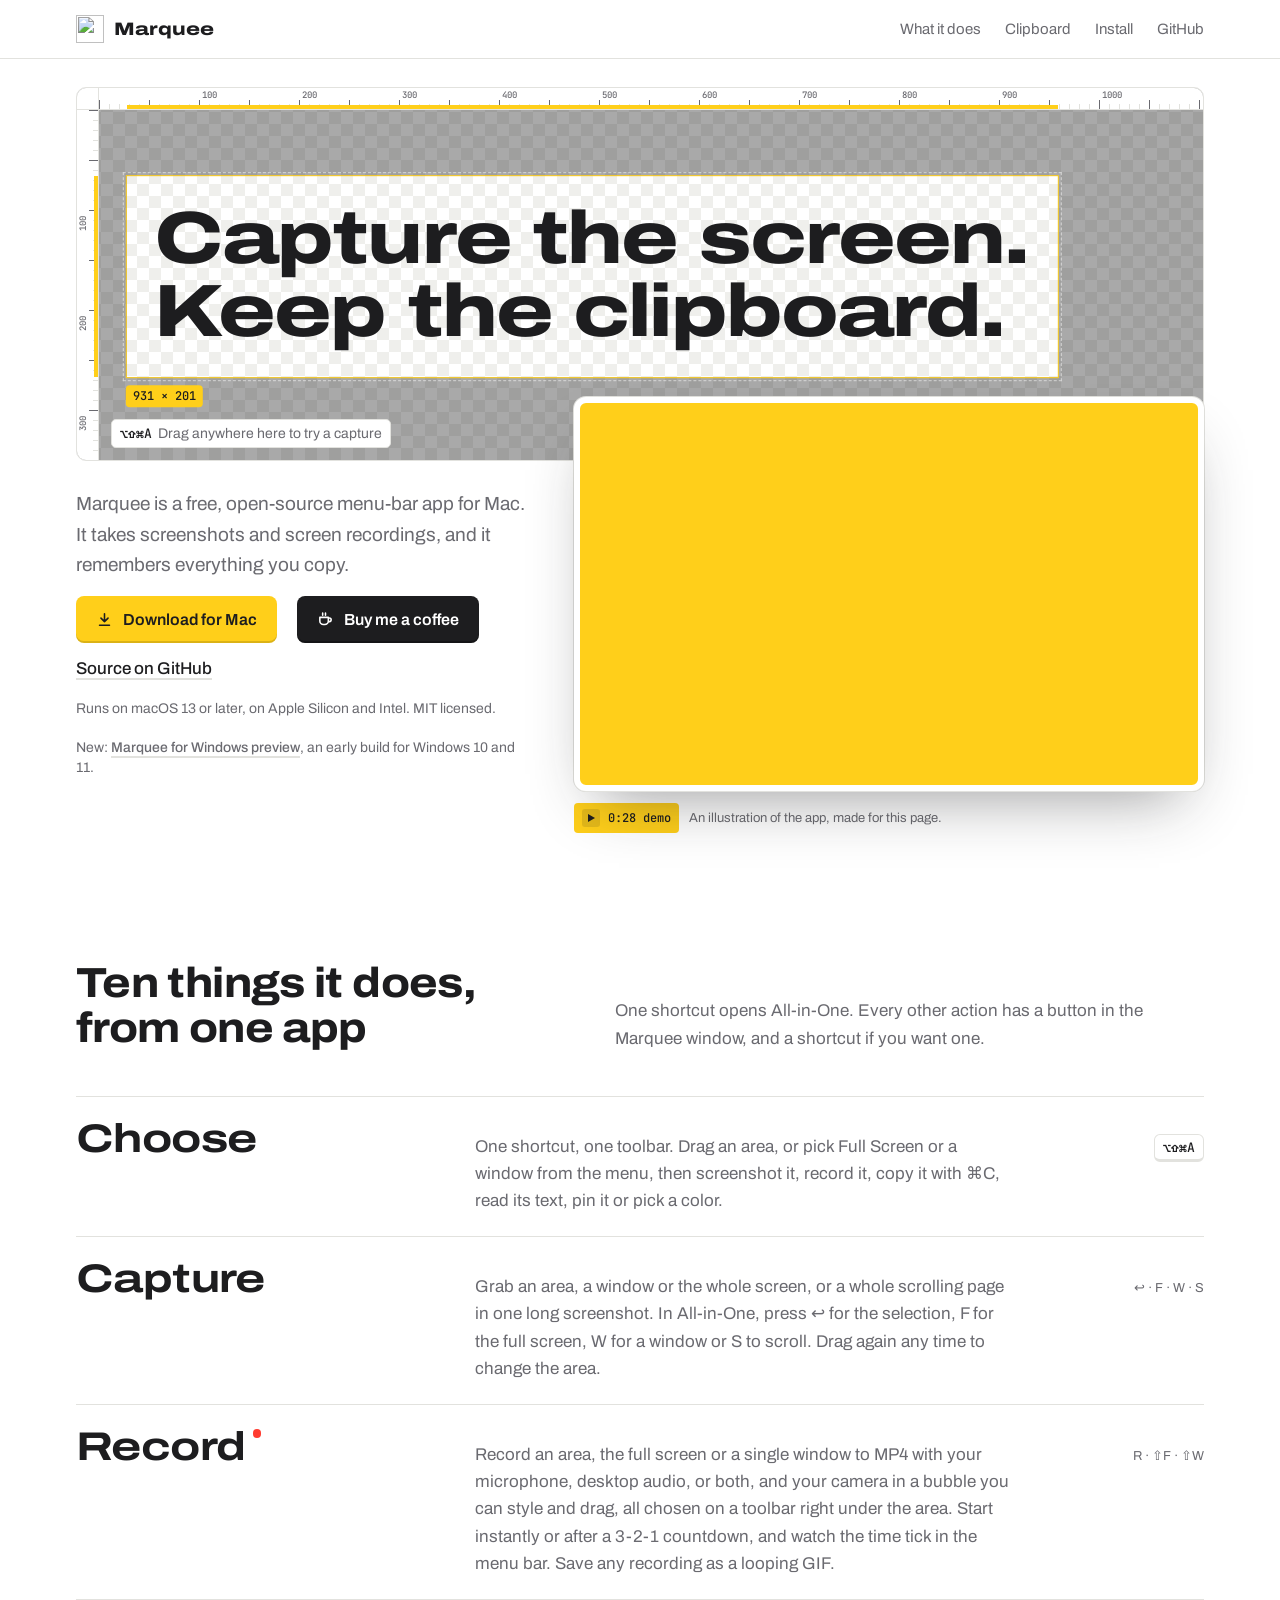
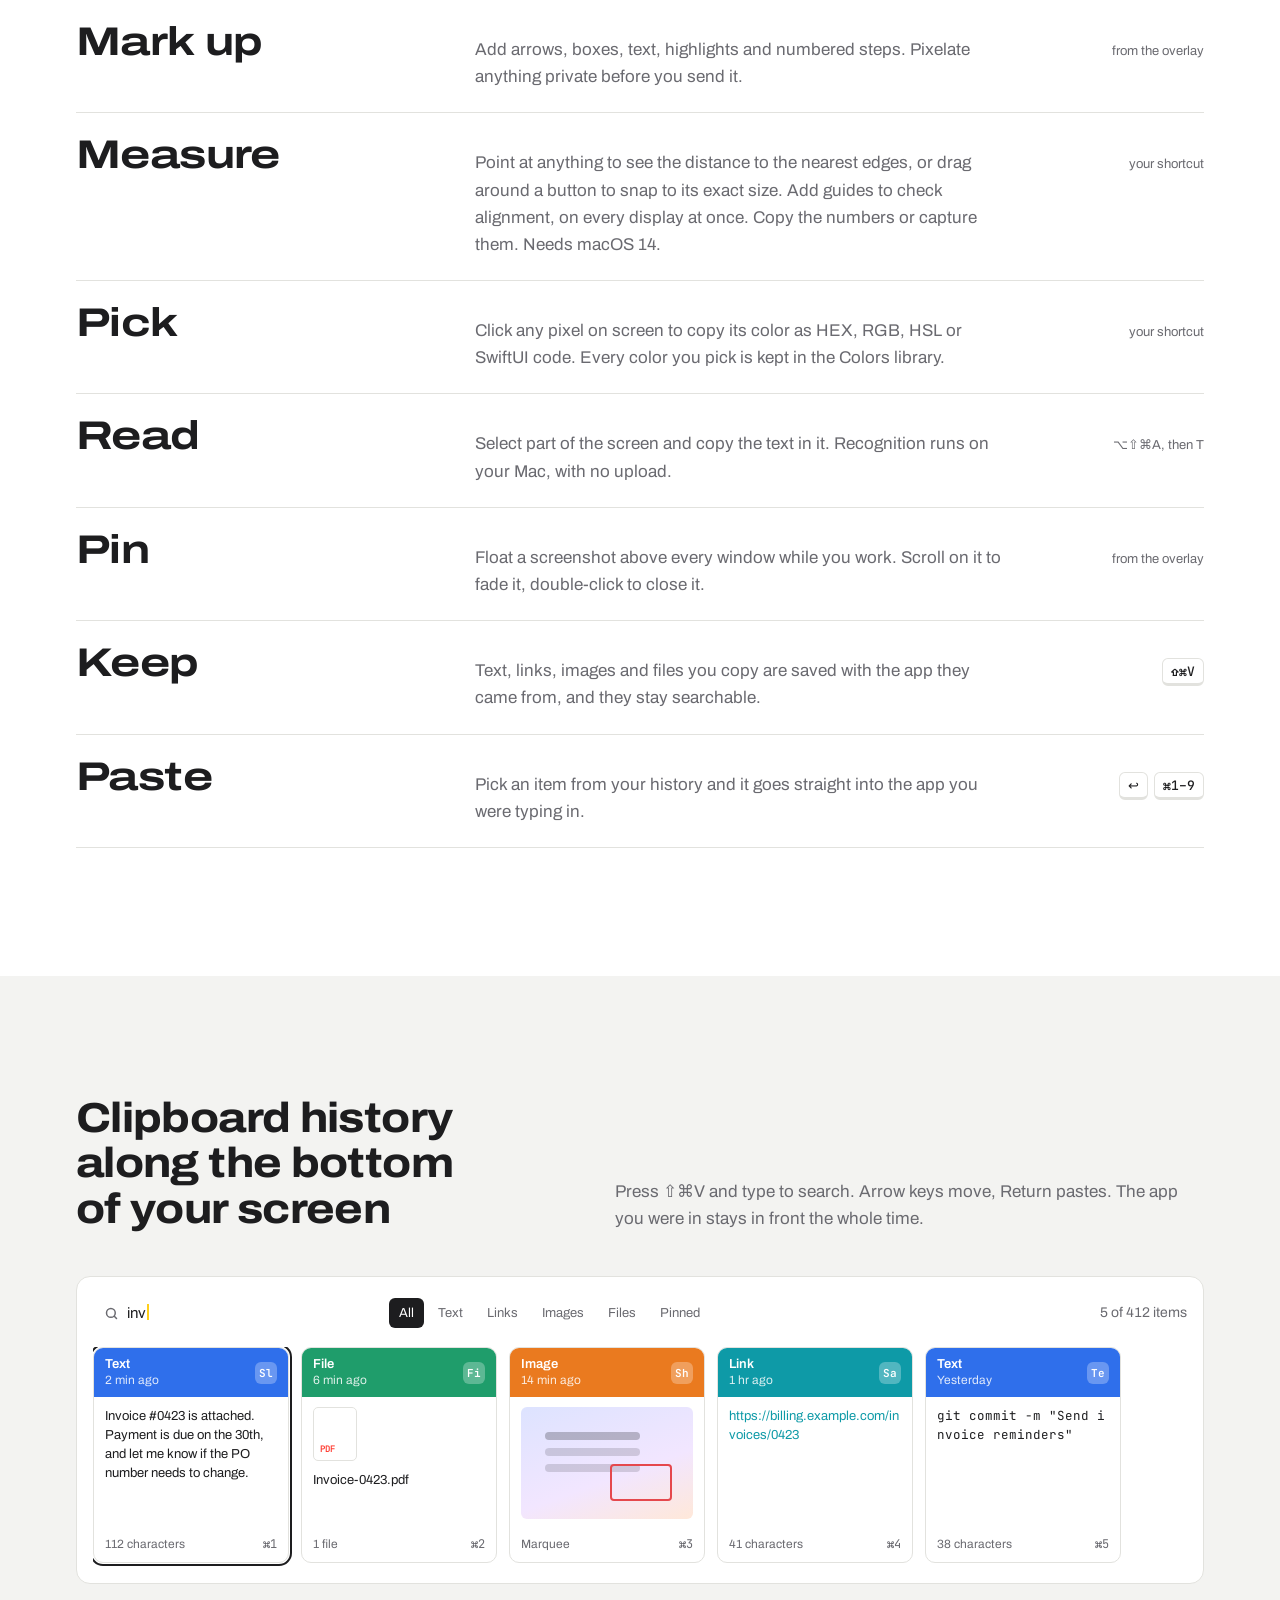
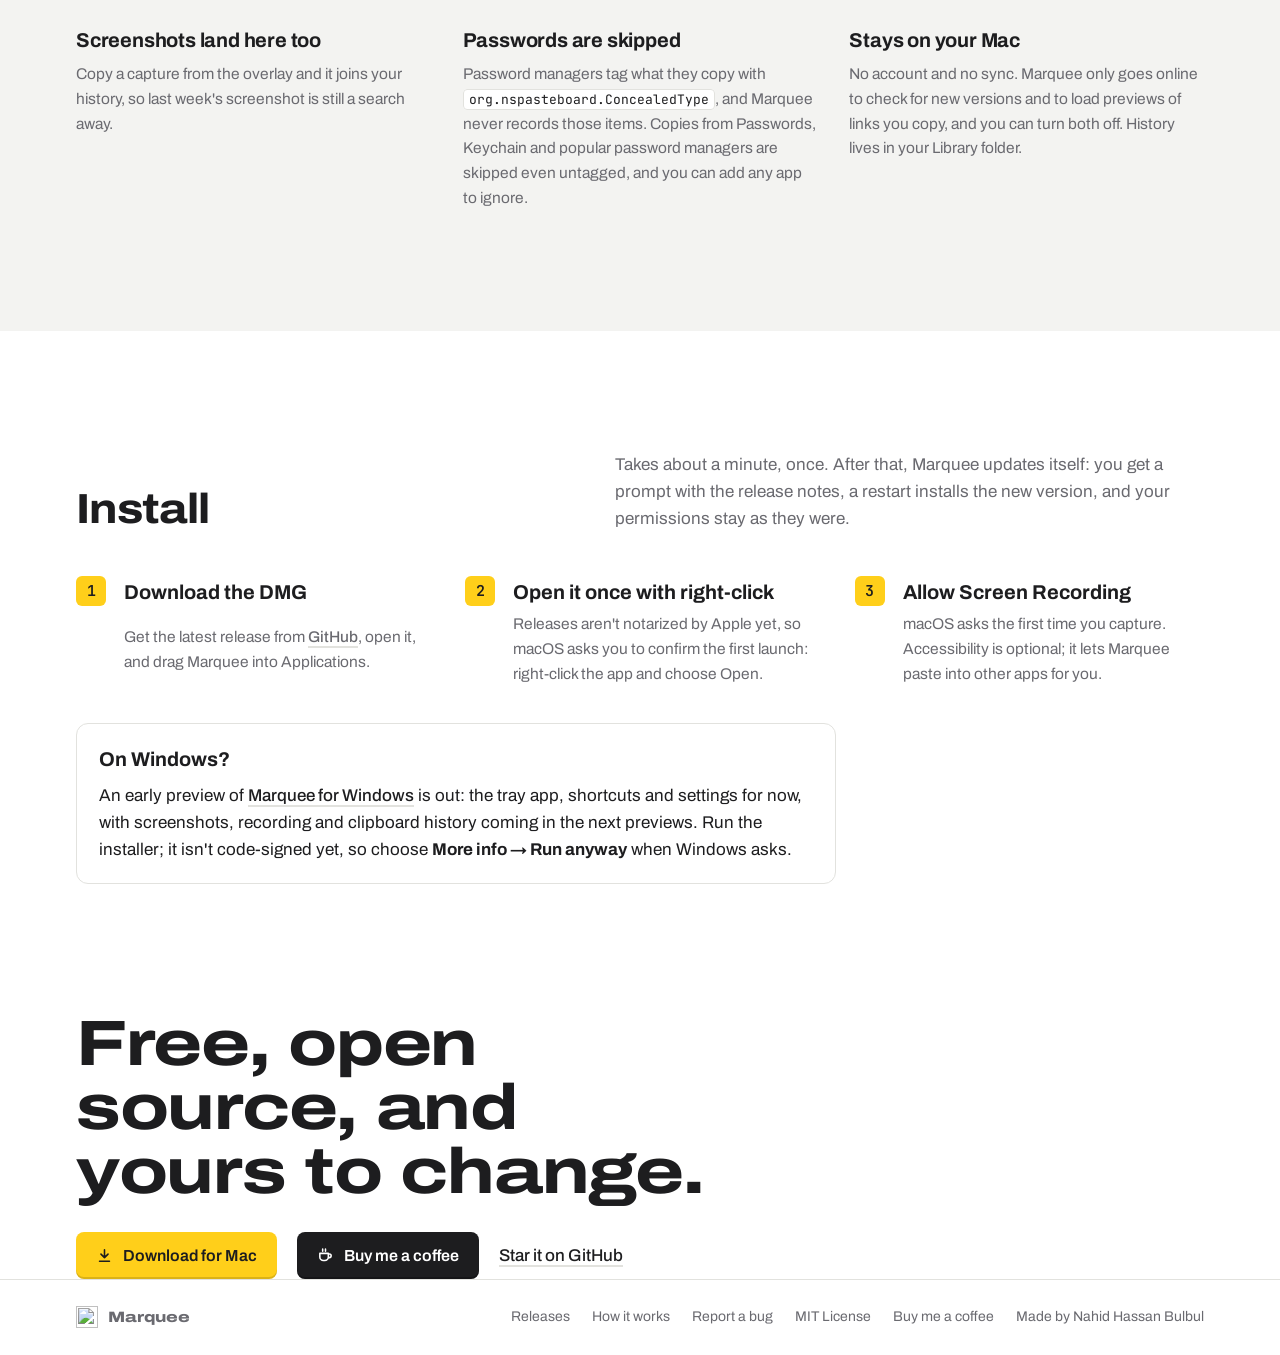
==== commit a508529a: "Point Mac users and the website to the Windows preview - Home card for Marquee for Windows, closed f" ====
--- a/site/index.html
+++ b/site/index.html
@@ -4,7 +4,7 @@
   <meta charset="utf-8">
   <meta name="viewport" content="width=device-width, initial-scale=1, viewport-fit=cover">
   <title>Marquee</title>
-  <meta name="description" content="A free, open-source Mac menu-bar app for screenshots, screen recording, annotation, OCR and clipboard history.">
+  <meta name="description" content="A free, open-source Mac menu-bar app for screenshots, screen recording, annotation, OCR and clipboard history. Windows preview available.">
   <meta property="og:title" content="Marquee">
   <meta property="og:description" content="Capture the screen. Keep the clipboard. Free and open source for macOS.">
   <meta property="og:image" content="https://treposting.github.io/marquee/assets/og.png">
@@ -220,6 +220,10 @@
     .textlink { font-weight: 500; text-decoration: underline; text-decoration-color: var(--line); text-underline-offset: 4px; text-decoration-thickness: 2px; }
     .textlink:hover { text-decoration-color: var(--ochre); }
     .meta { width: 100%; padding-block: 0 4px; }
+    .win-meta { padding-block: 0; }
+    .windows-note { margin-top: 36px; padding: 20px 22px; border: 1px solid var(--line); border-radius: 12px; max-width: 760px; }
+    .windows-note h3 { margin: 0 0 6px; }
+    .windows-note p { margin: 0; }
 
     /* Quick Access toast that appears after a demo capture */
     .toast {
@@ -430,6 +434,7 @@
               <a class="textlink" href="https://github.com/Treposting/marquee">Source on GitHub</a>
             </div>
             <p class="label meta">Runs on macOS 13 or later, on Apple Silicon and Intel. MIT licensed.</p>
+            <p class="label meta win-meta">New: <a class="textlink" data-windows-link href="https://github.com/Treposting/marquee/releases?q=windows&amp;expanded=true">Marquee for Windows preview</a>, an early build for Windows 10 and 11.</p>
           </div>
           <figure class="pin" id="demo">
             <div class="frame">
@@ -581,6 +586,10 @@
             <li><b>Open it once with right-click</b><p>Releases aren't notarized by Apple yet, so macOS asks you to confirm the first launch: right-click the app and choose Open.</p></li>
             <li><b>Allow Screen Recording</b><p>macOS asks the first time you capture. Accessibility is optional; it lets Marquee paste into other apps for you.</p></li>
           </ol>
+        <div class="windows-note" id="windows">
+          <h3>On Windows?</h3>
+          <p>An early preview of <a class="textlink" data-windows-link href="https://github.com/Treposting/marquee/releases?q=windows&amp;expanded=true">Marquee for Windows</a> is out: the tray app, shortcuts and settings for now, with screenshots, recording and clipboard history coming in the next previews. Run the installer; it isn't code-signed yet, so choose <b>More info → Run anyway</b> when Windows asks.</p>
+        </div>
       </div>
     </section>
 
@@ -623,6 +632,25 @@
   </div>
 
   <script>
+    // Windows previews are pre-releases, which GitHub's "latest" link skips. Point the Windows
+    // links at the newest one's installer; without the API they keep the releases search link.
+    (() => {
+      const links = document.querySelectorAll('[data-windows-link]');
+      fetch('https://api.github.com/repos/Treposting/marquee/releases?per_page=30')
+        .then((r) => (r.ok ? r.json() : []))
+        .then((releases) => {
+          const release = releases.find((r) => r.tag_name.startsWith('windows-v') && !r.draft);
+          if (!release) return;
+          const setup = release.assets.find((a) => a.name.endsWith('-setup.exe'));
+          const version = release.tag_name.replace('windows-v', '');
+          for (const link of links) {
+            link.href = setup ? setup.browser_download_url : release.html_url;
+            link.title = `Marquee for Windows ${version} (preview)`;
+          }
+        })
+        .catch(() => {});
+    })();
+
     (() => {
       const canvas = document.getElementById('canvas');
       const thesis = document.getElementById('thesis');
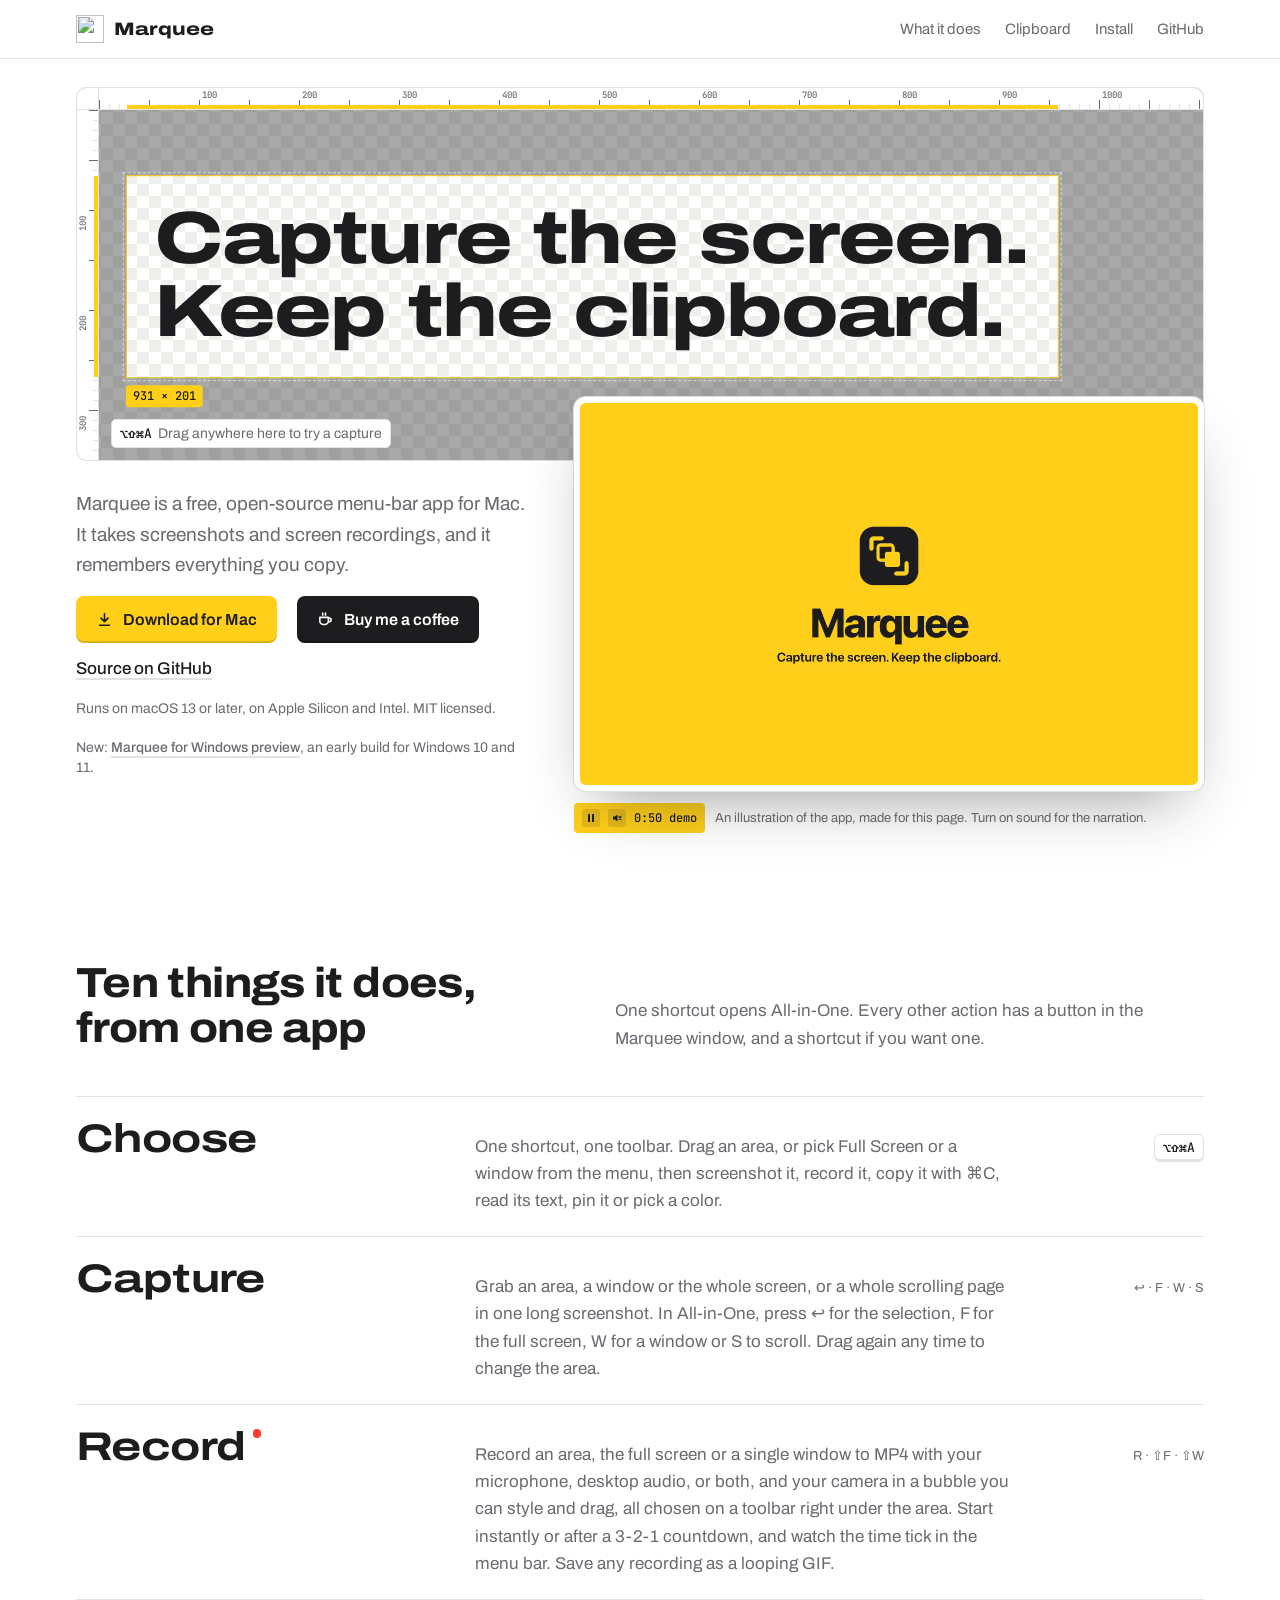
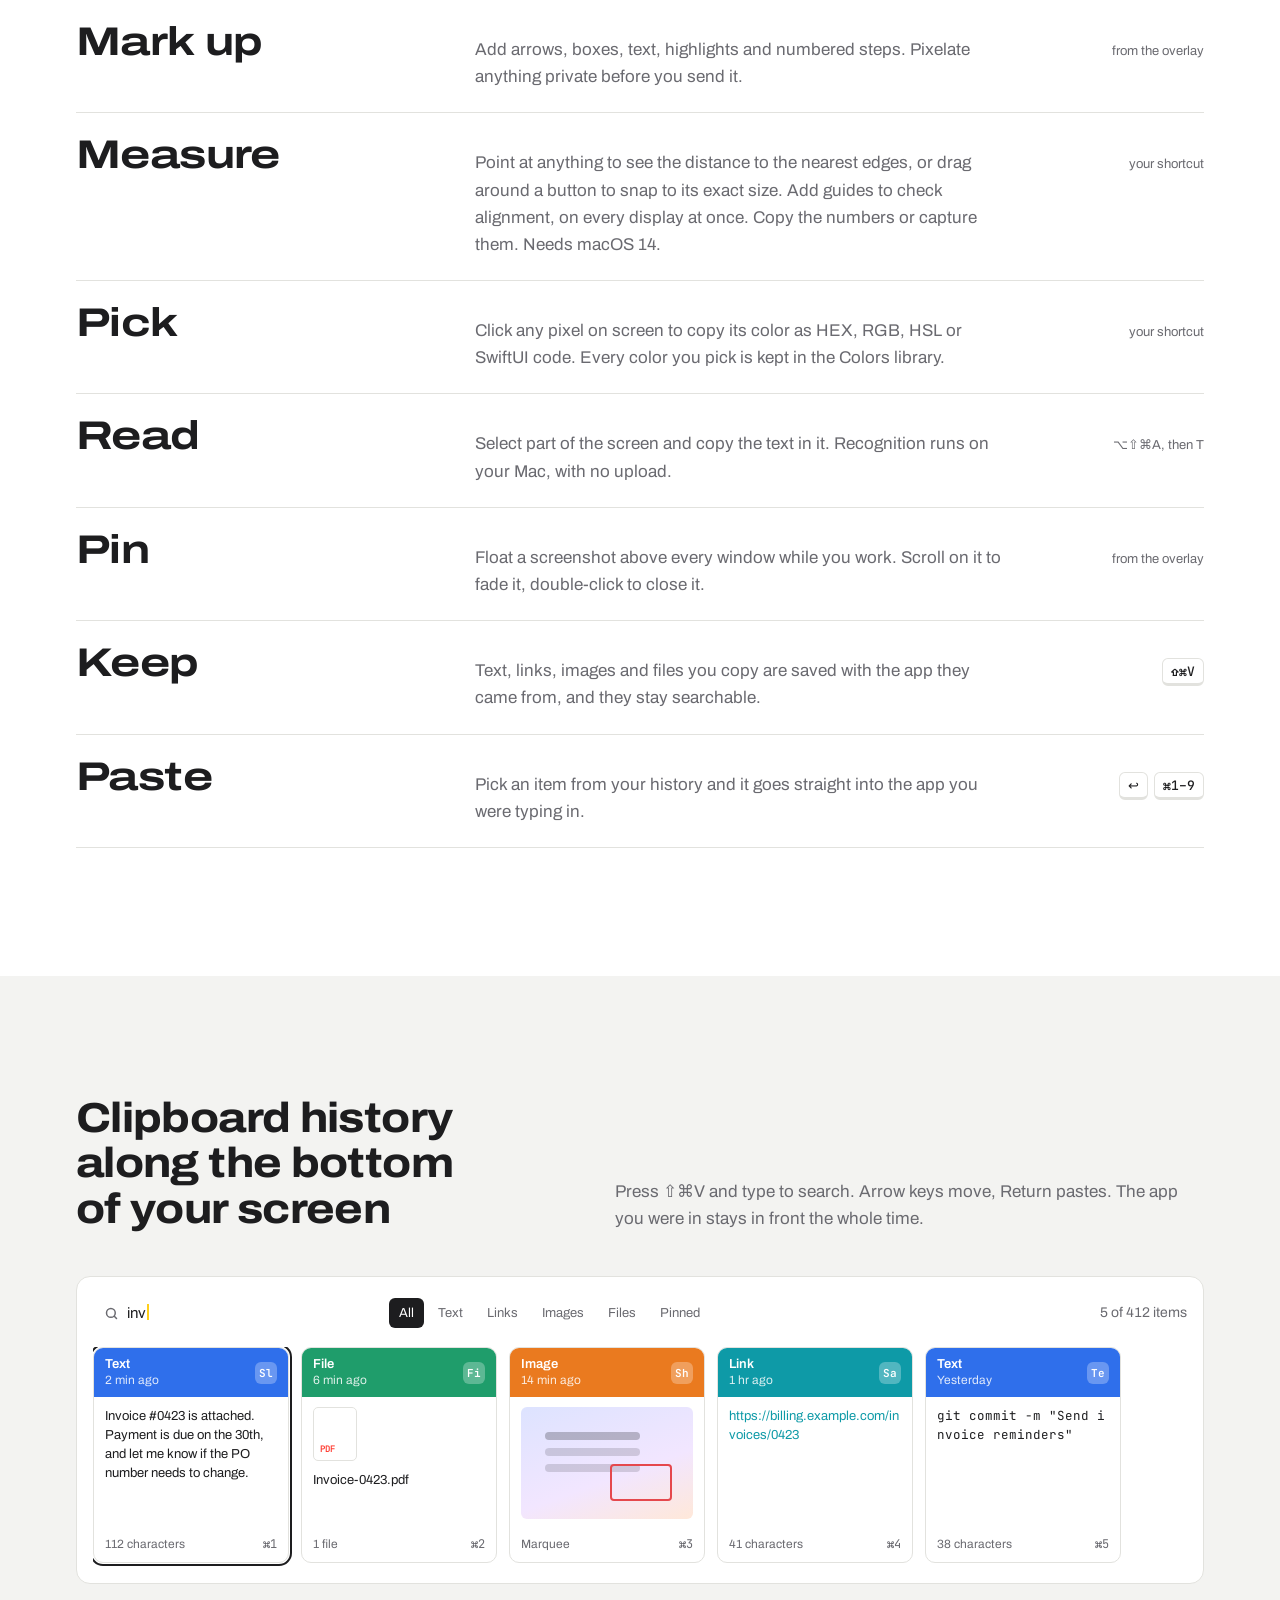
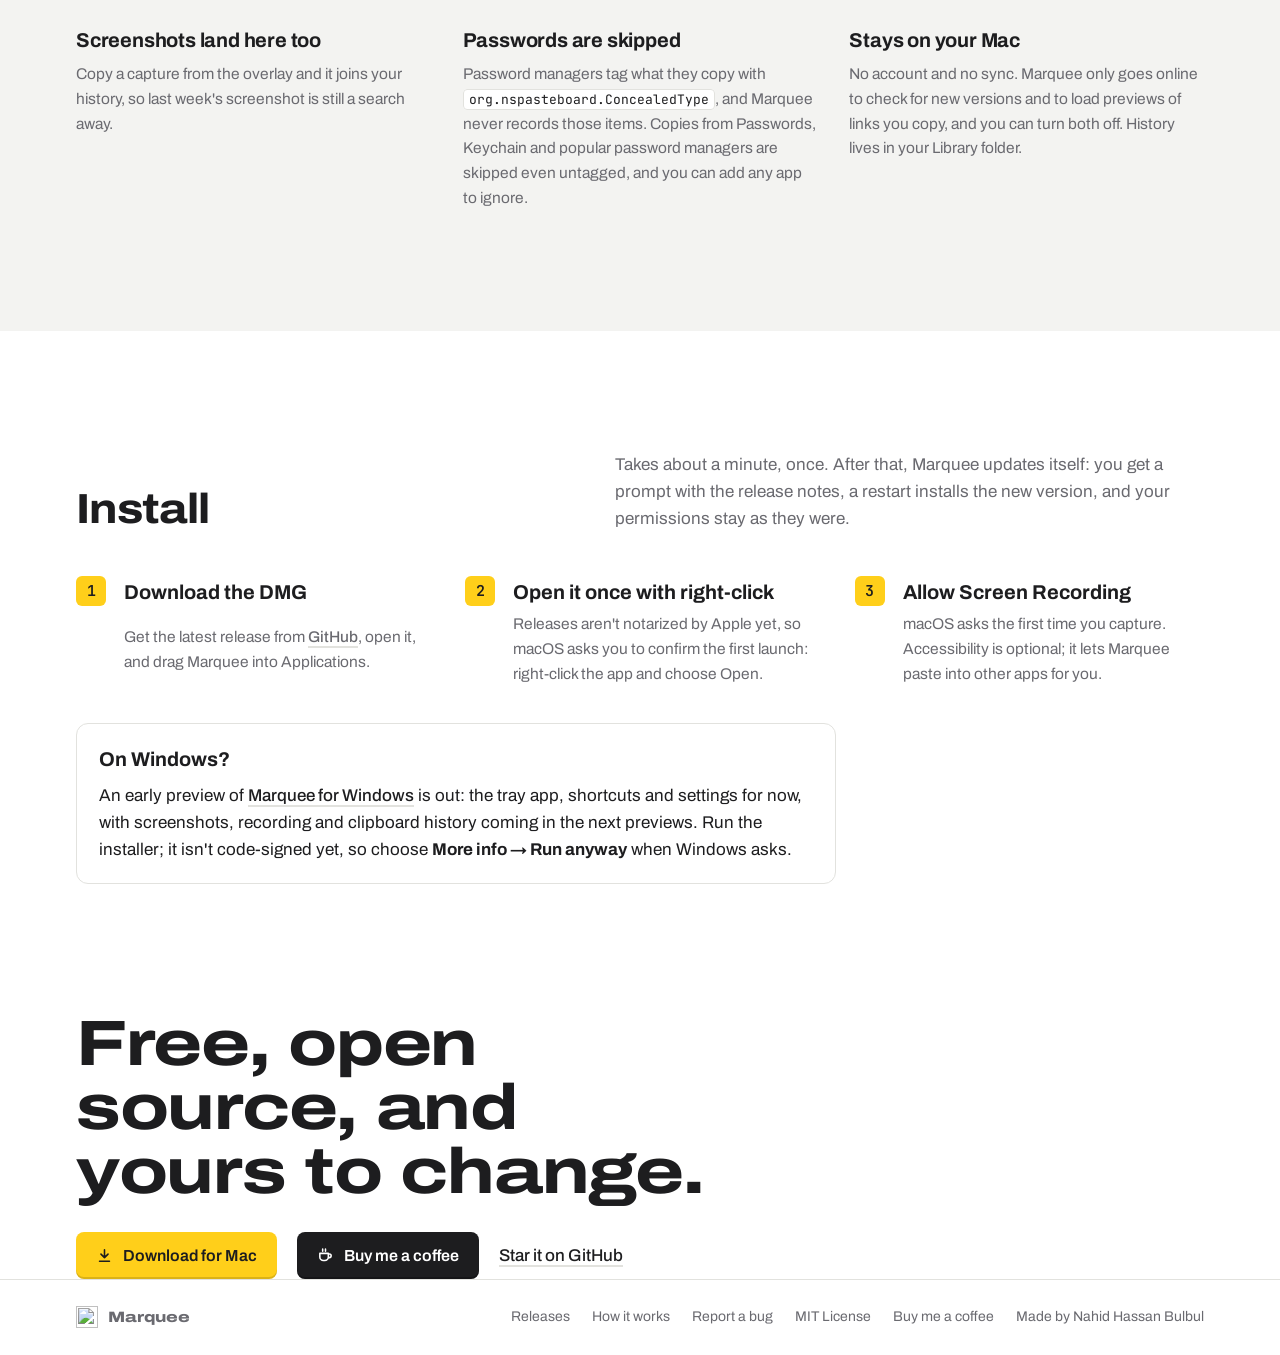
==== commit 3f1b0f5e: "Narrated demo video with Quick Access, Liquid Glass and Windows scenes - demo.html: retimed to fit a" ====
--- a/site/index.html
+++ b/site/index.html
@@ -438,14 +438,14 @@
           </div>
           <figure class="pin" id="demo">
             <div class="frame">
-              <video id="demo-video" poster="assets/demo-poster.jpg" muted loop playsinline preload="metadata" aria-label="A 28-second illustration of Marquee: All-in-One, a screenshot, scrolling capture, a recording with sound and camera, Measure with a guide, the color picker and clipboard history">
+              <video id="demo-video" poster="assets/demo-poster.jpg" muted loop playsinline preload="metadata" aria-label="A 50-second narrated illustration of Marquee: All-in-One, Quick Access, scrolling capture, a recording with sound and camera, Measure with a guide, the color picker, clipboard history, the Liquid Glass window and the Windows preview">
                 <source src="assets/demo.webm" type="video/webm">
                 <source src="assets/demo.mp4" type="video/mp4">
               </video>
             </div>
             <figcaption>
-              <span class="tag"><button type="button" id="demo-toggle" aria-label="Pause demo"><svg viewBox="0 0 10 10" aria-hidden="true"><path id="demo-icon" d="M2 1h2v8H2zM6 1h2v8H6z" fill="currentColor"/></svg></button>0:28 demo</span>
-              <span class="note">An illustration of the app, made for this page.</span>
+              <span class="tag"><button type="button" id="demo-toggle" aria-label="Pause demo"><svg viewBox="0 0 10 10" aria-hidden="true"><path id="demo-icon" d="M2 1h2v8H2zM6 1h2v8H6z" fill="currentColor"/></svg></button><button type="button" id="demo-sound" aria-label="Turn sound on" aria-pressed="false"><svg viewBox="0 0 10 10" aria-hidden="true"><path d="M1 3.5h2L5.5 1.5v7L3 6.5H1z" fill="currentColor"/><path id="demo-sound-icon" d="M7 3.5l2 3M9 3.5l-2 3" stroke="currentColor" stroke-width="1.2" fill="none" stroke-linecap="round"/></svg></button>0:50 demo</span>
+              <span class="note">An illustration of the app, made for this page. Turn on sound for the narration.</span>
             </figcaption>
           </figure>
         </div>
@@ -801,7 +801,8 @@
       (document.fonts && document.fonts.ready ? document.fonts.ready : Promise.resolve()).then(intro);
     })();
   
-    // Demo video: plays while visible, with a pause button; never autoplays with reduced motion.
+    // Demo video: plays muted while visible, with pause and sound buttons; never autoplays with
+    // reduced motion. Turning sound on starts the narration from the beginning.
     (() => {
       const v = document.getElementById('demo-video');
       const btn = document.getElementById('demo-toggle');
@@ -817,6 +818,16 @@
         btn.setAttribute('aria-label', wanted ? 'Pause demo' : 'Play demo');
       };
       btn.addEventListener('click', () => { wanted = !wanted; sync(); });
+      const sound = document.getElementById('demo-sound');
+      const soundIcon = document.getElementById('demo-sound-icon');
+      const OFF = 'M7 3.5l2 3M9 3.5l-2 3', ON = 'M7 3.5a2 2 0 0 1 0 3M8.3 2.3a3.6 3.6 0 0 1 0 5.4';
+      sound.addEventListener('click', () => {
+        v.muted = !v.muted;
+        if (!v.muted) { v.currentTime = 0; wanted = true; sync(); }
+        soundIcon.setAttribute('d', v.muted ? OFF : ON);
+        sound.setAttribute('aria-pressed', String(!v.muted));
+        sound.setAttribute('aria-label', v.muted ? 'Turn sound on' : 'Turn sound off');
+      });
       new IntersectionObserver(([e]) => { visible = e.isIntersecting; sync(); }, { threshold: .3 }).observe(v);
       sync();
     })();
